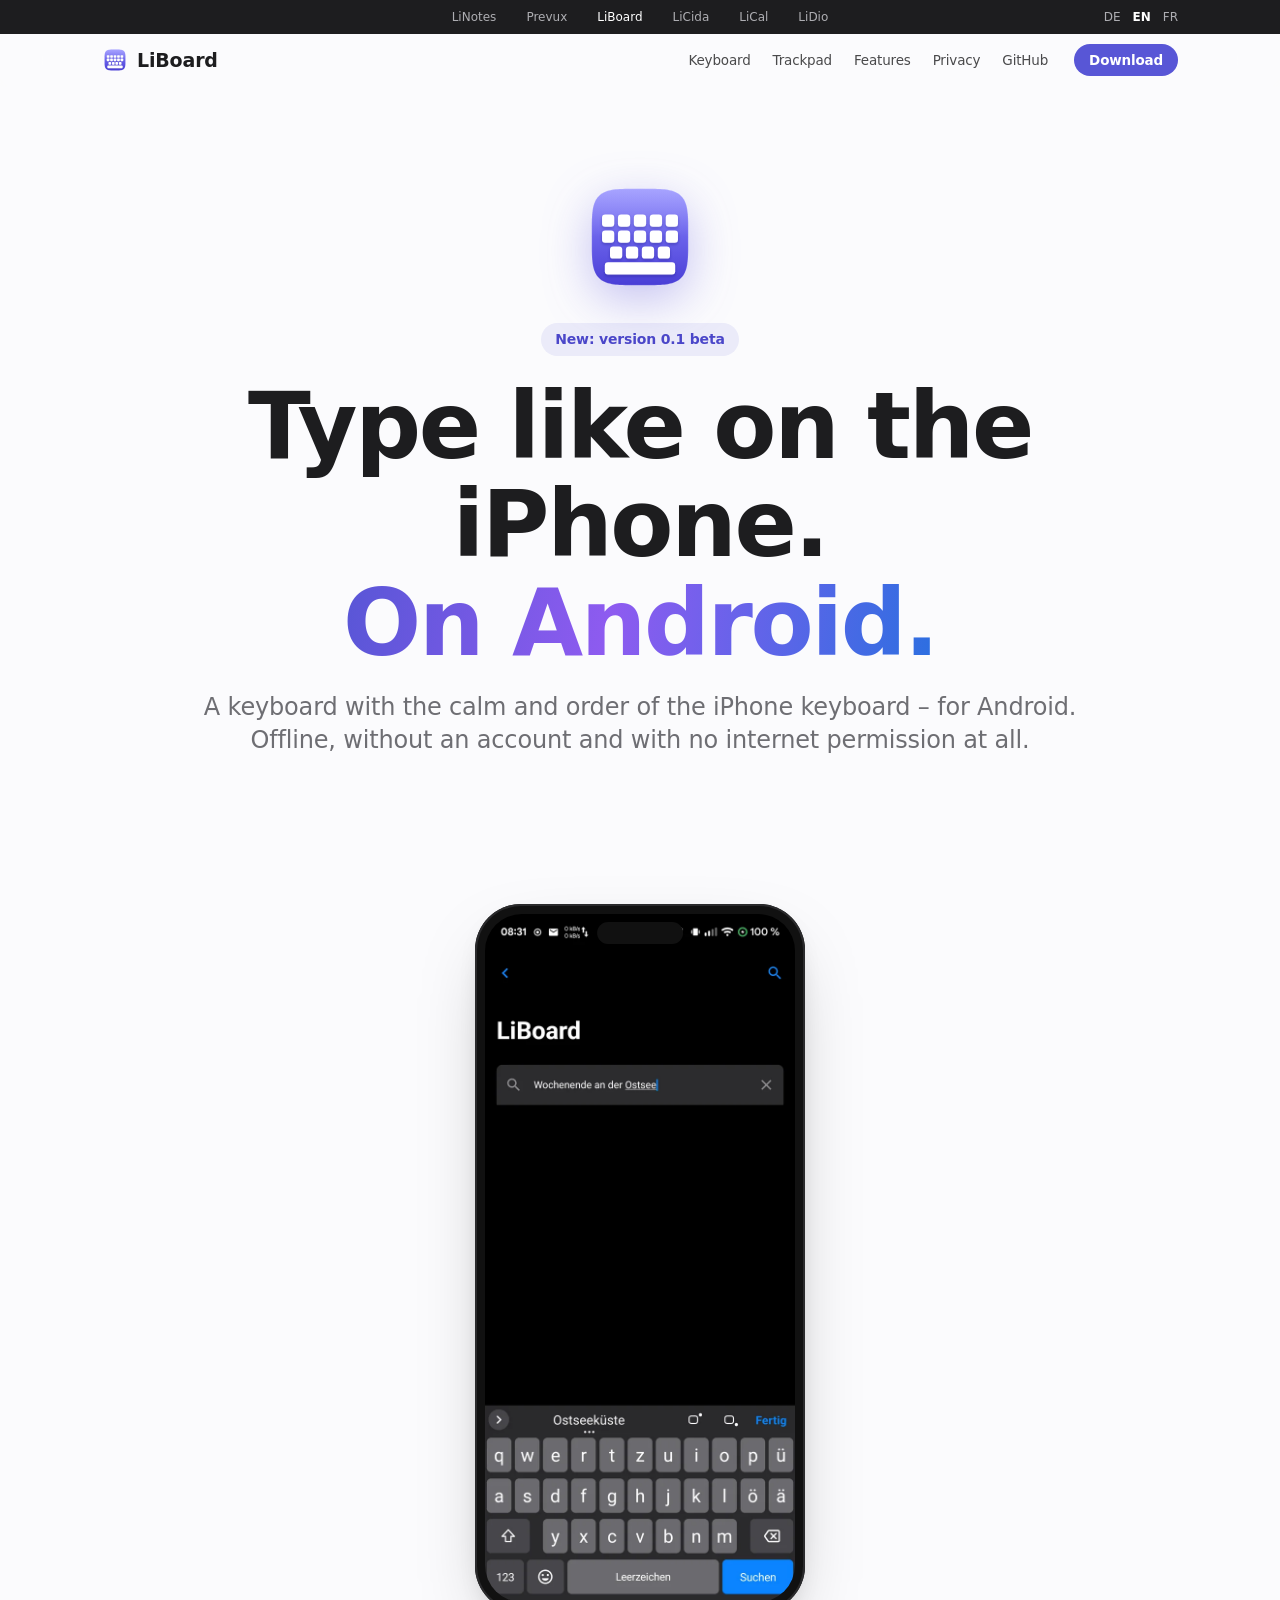
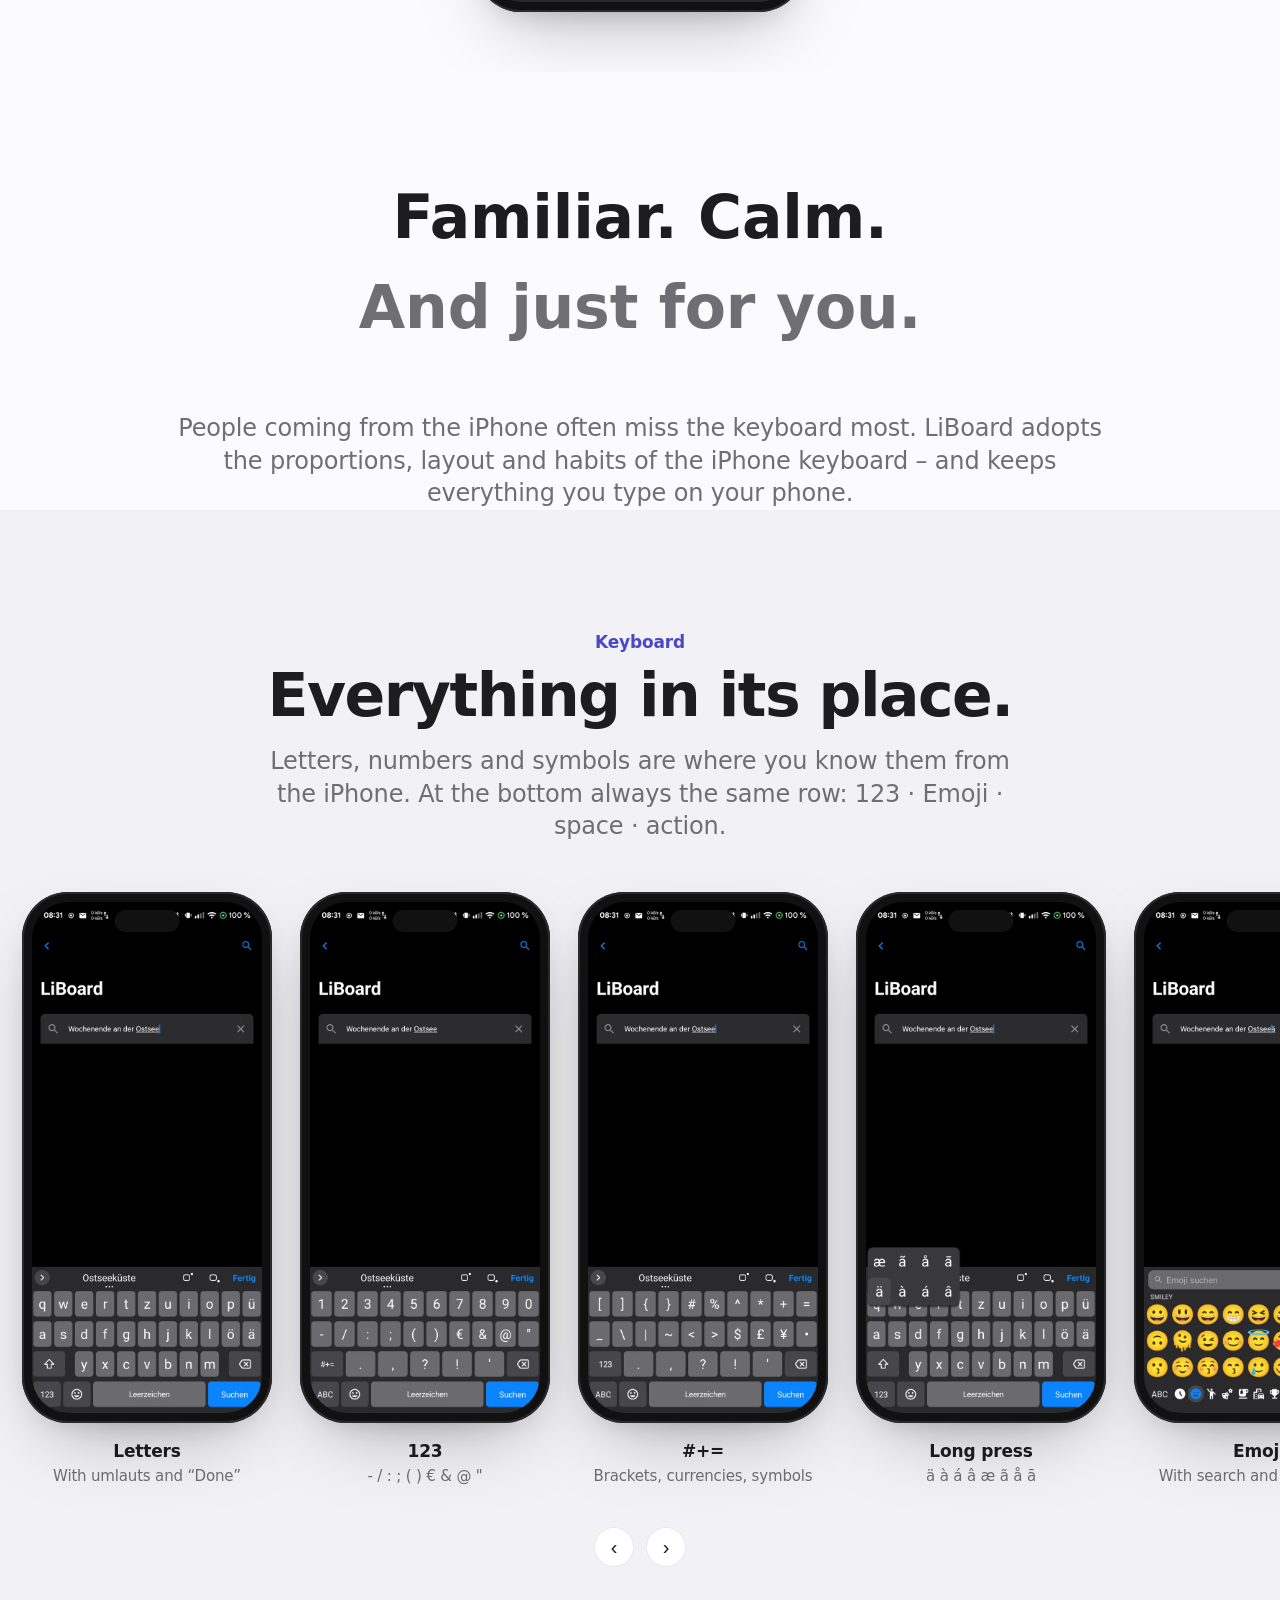
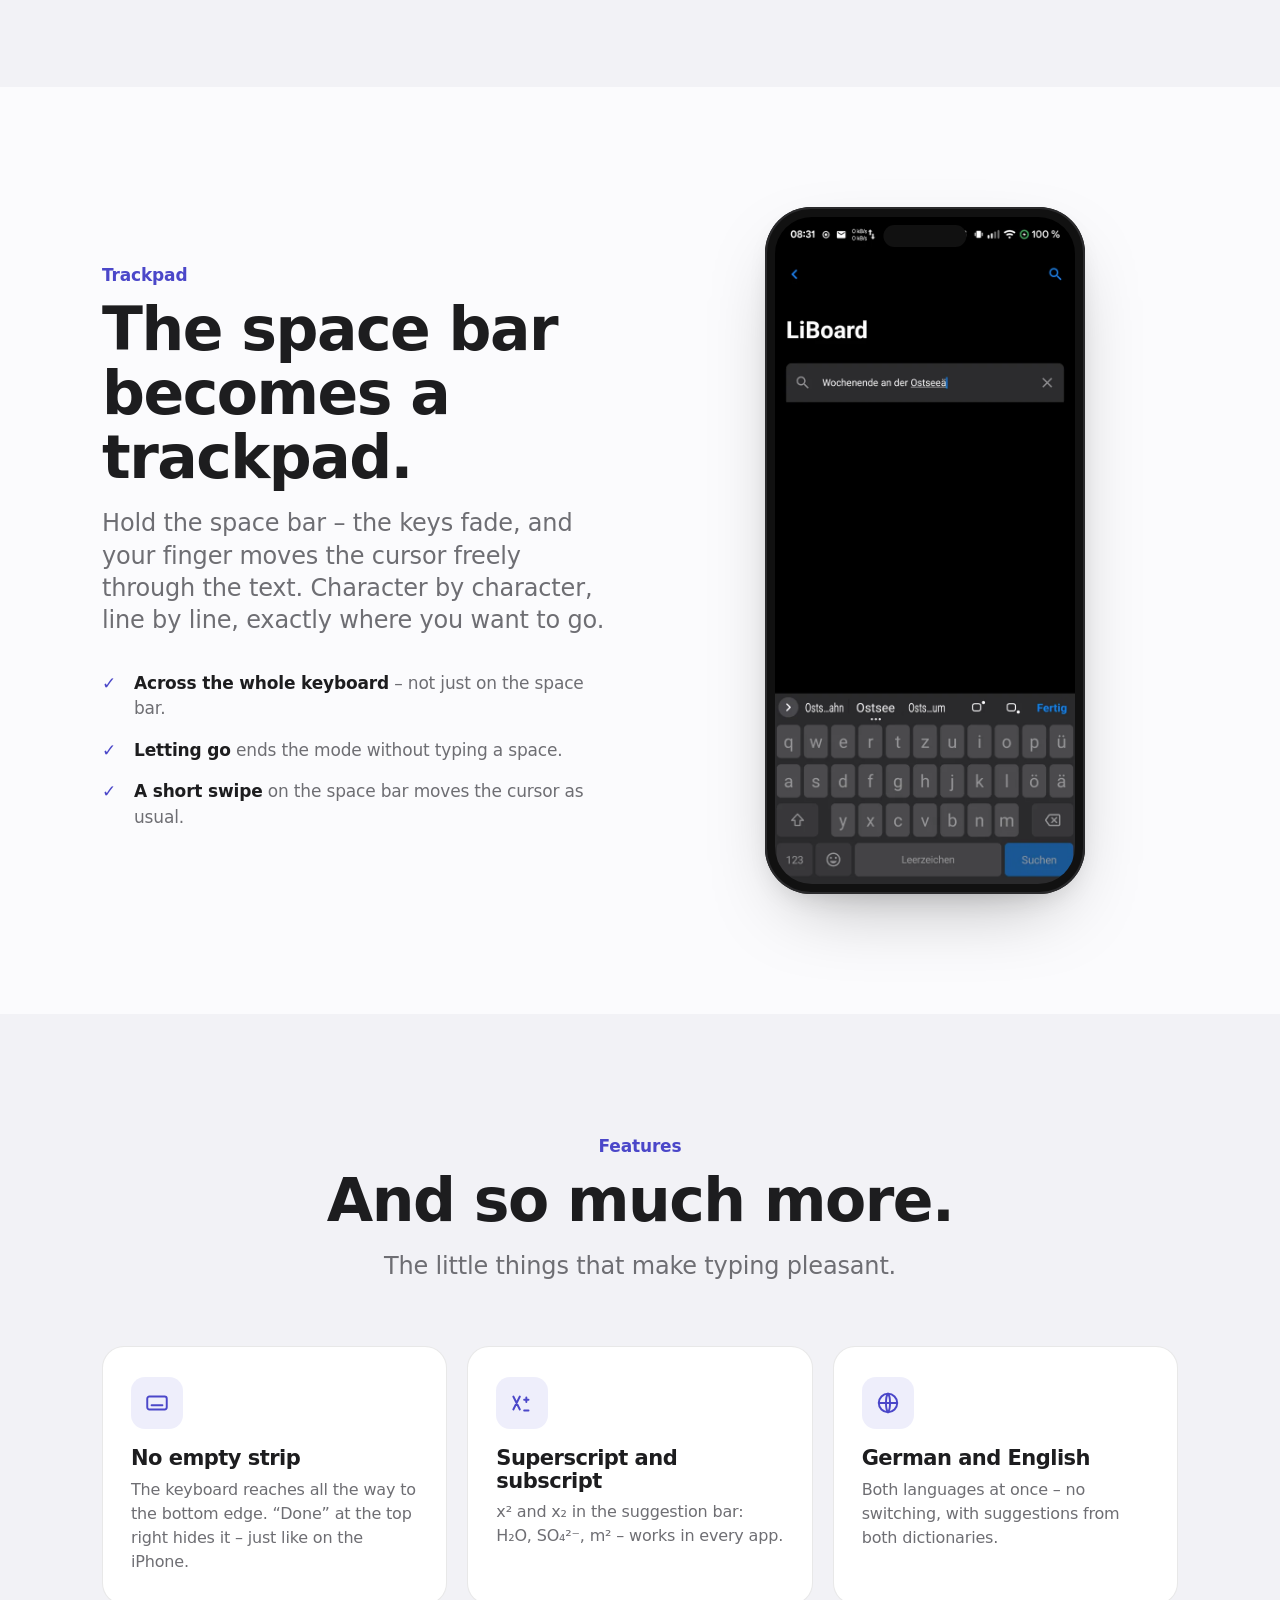
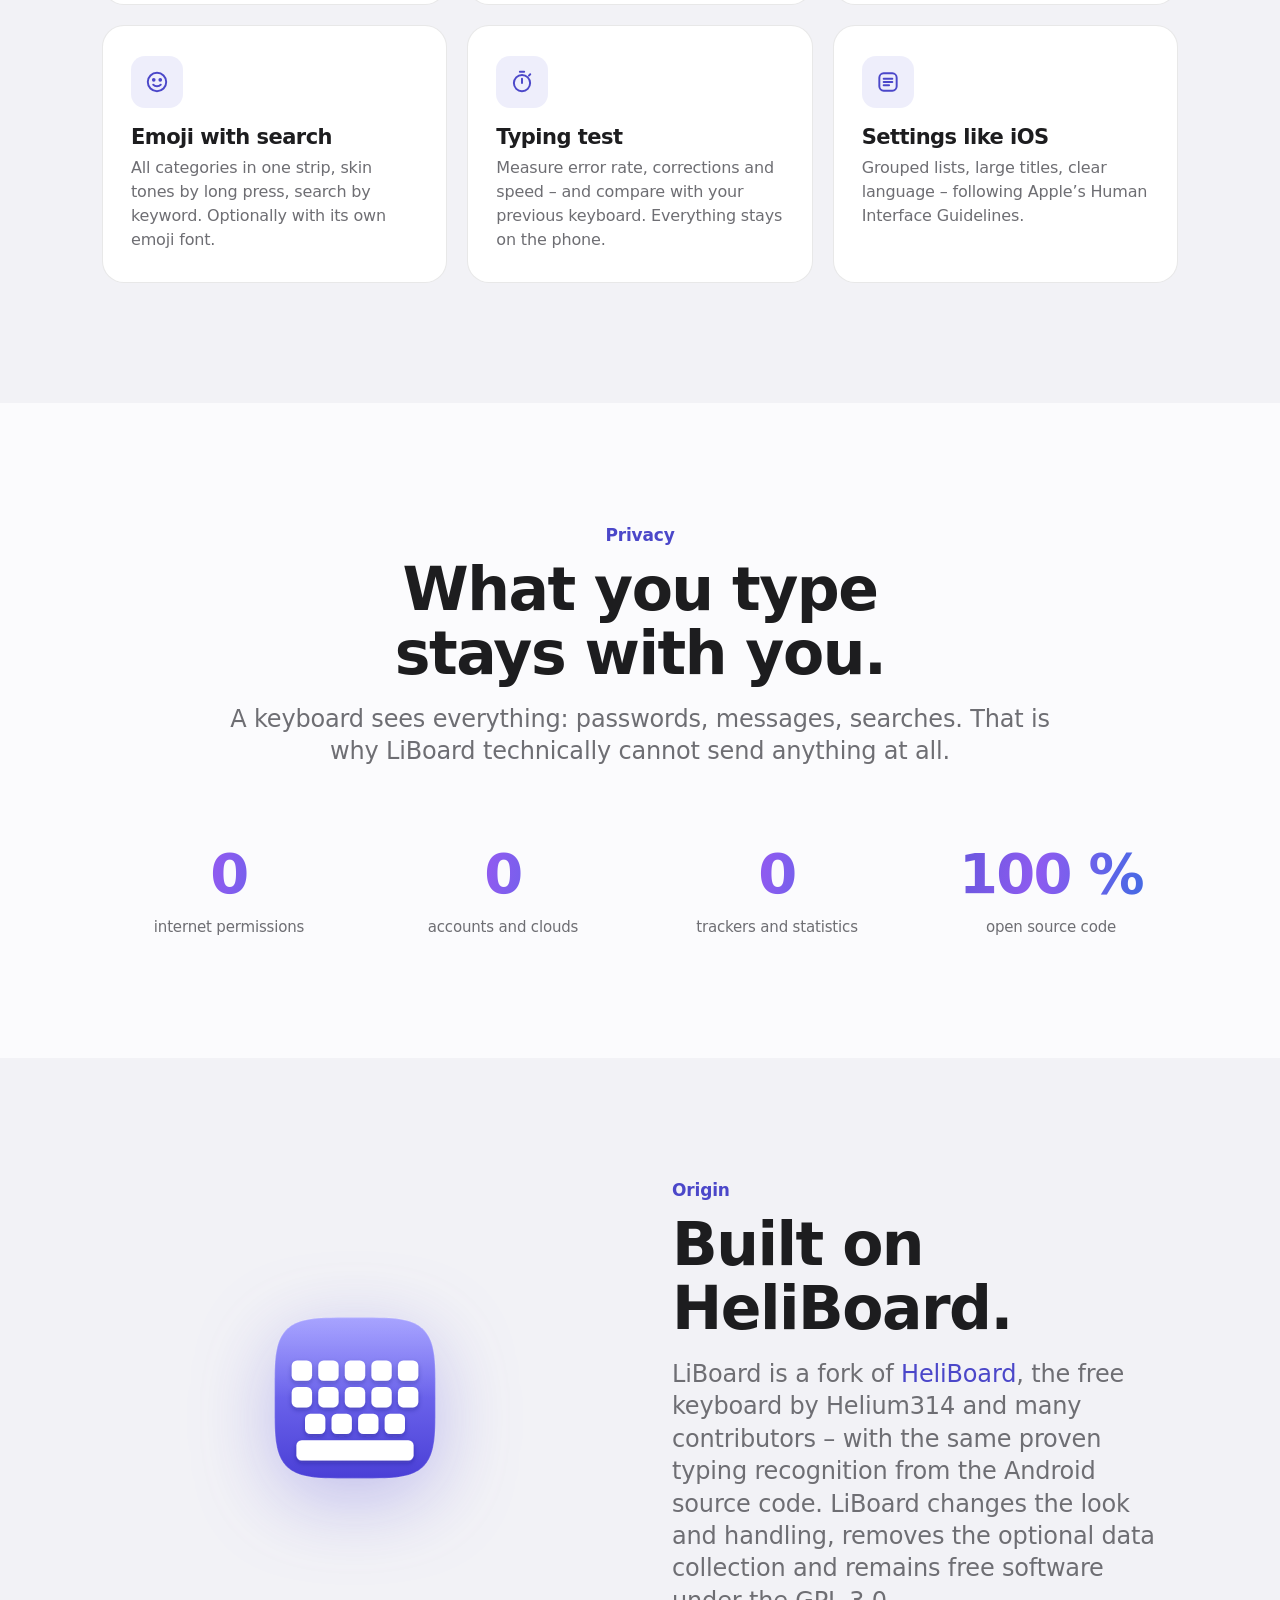
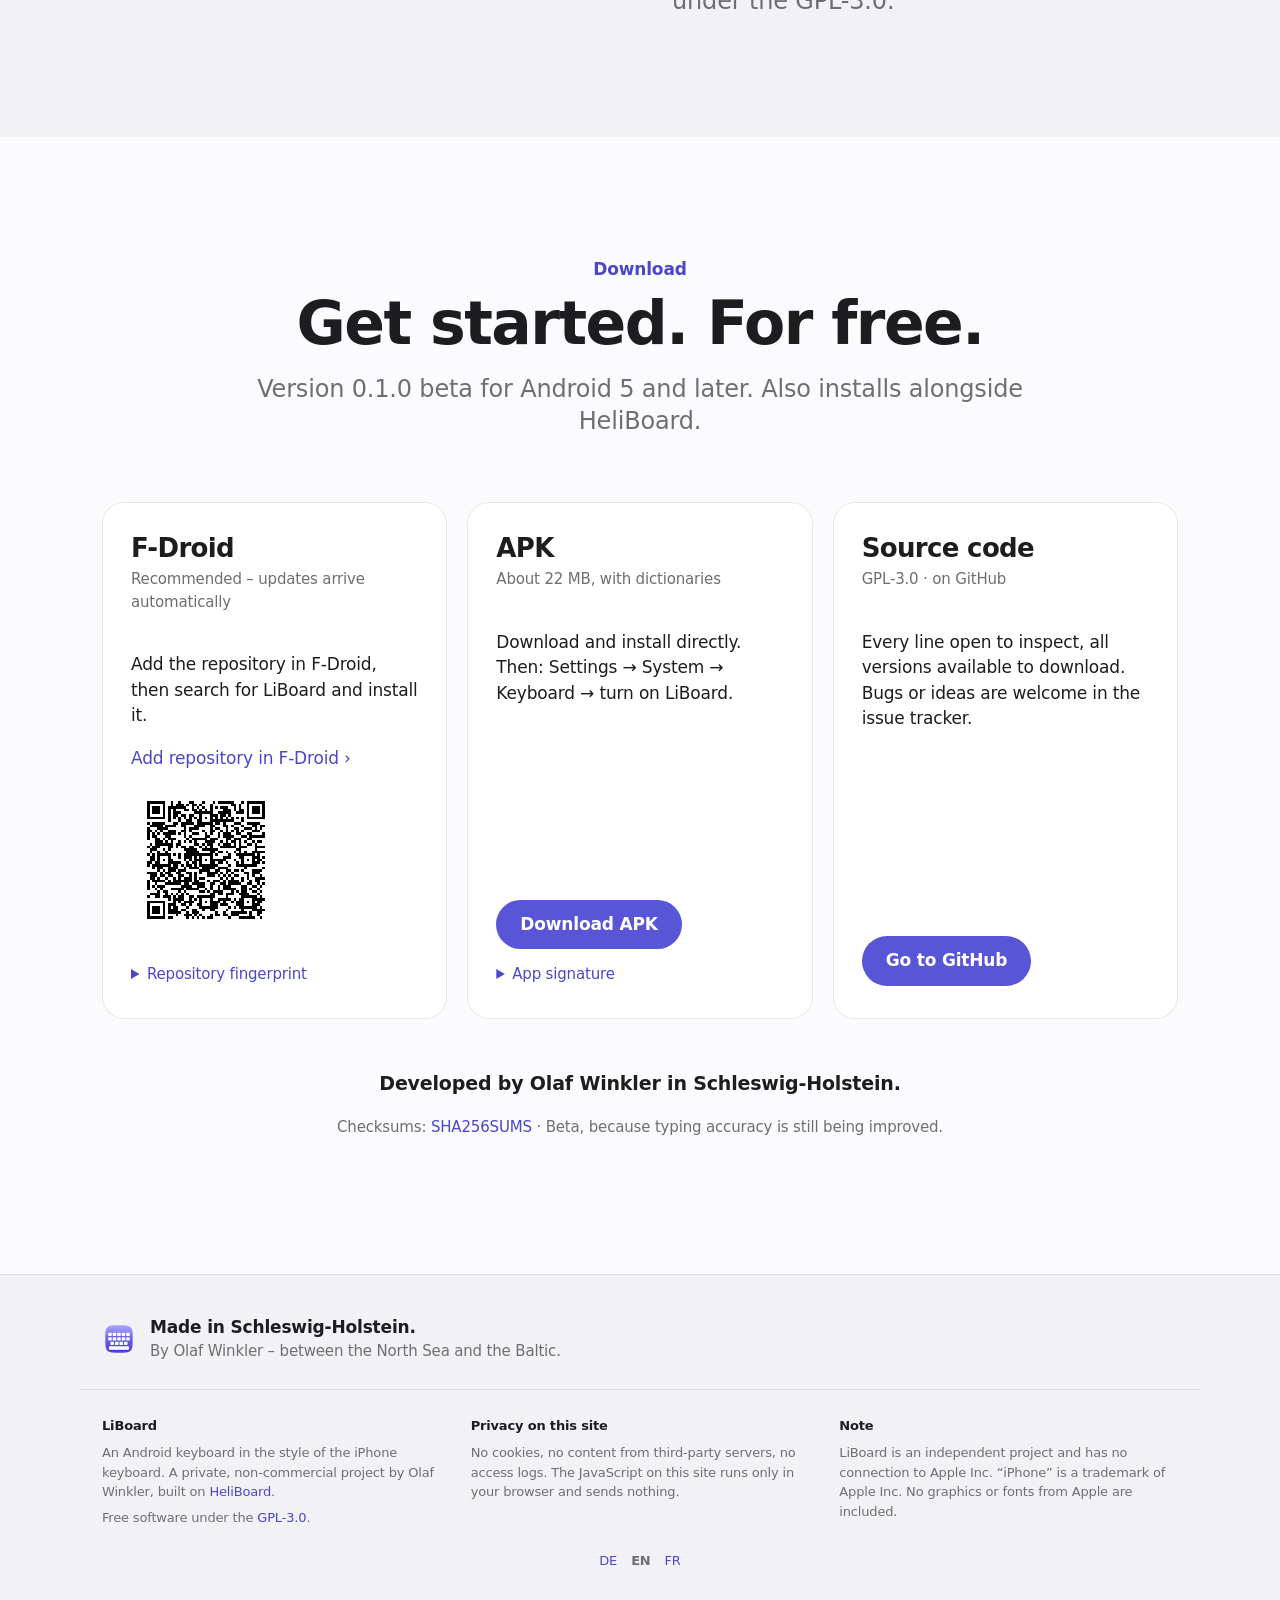
==== homepage/en/index.html @ 67bf3cf4 "Webseite auf Englisch und Französisch: en/ und fr/ aus Katalog homepage/locale (Werkzeug ~/Projekte/" ====
<!doctype html>
<html lang="en">
<head>
<meta charset="utf-8">
<meta name="viewport" content="width=device-width, initial-scale=1, viewport-fit=cover">
<title>LiBoard – Type like on the iPhone. On Android.</title>
<meta name="description" content="LiBoard is an Android keyboard in the style of the iPhone keyboard: calm keys, many variants, the space bar as a trackpad – offline, without an account and without internet permission. Built on HeliBoard.">
<link rel="icon" href="../liboard.svg" type="image/svg+xml">
<link rel="stylesheet" href="../site.css">
<!--lang--><link rel="alternate" hreflang="de" href="https://lisoft.goip.de/liboard/"><link rel="alternate" hreflang="en" href="https://lisoft.goip.de/liboard/en/"><link rel="alternate" hreflang="fr" href="https://lisoft.goip.de/liboard/fr/">
<style>
.apps .wrap { position: relative; }
.lang-switch { position: absolute; right: 22px; display: flex; gap: 12px; }
.lang-switch a[aria-current], .lang-foot a[aria-current] { color: #fff; opacity: 1; font-weight: 600; }
.lang-foot { display: flex; gap: 14px; justify-content: center; padding-top: 18px; font-size: 13px; }
.lang-foot a[aria-current] { color: inherit; }
@media (max-width: 900px) { .lang-switch { display: none; } }
</style><!--/lang-->
</head>
<body>

<div class="apps">
  <div class="wrap">
    <a href="https://lisoft.goip.de/linotes/en/">LiNotes</a>
    <a href="https://lisoft.goip.de/prevux/en/">Prevux</a>
    <a href="https://lisoft.goip.de/liboard/en/" aria-current="page">LiBoard</a>
    <a href="https://lisoft.goip.de/licida/en/">LiCida</a>
    <a href="https://lisoft.goip.de/lical/en/">LiCal</a>
    <a href="https://lisoft.goip.de/lidio/en/">LiDio</a>
  <!--lang--><span class="lang-switch"><a href="../" hreflang="de" lang="de">DE</a><a href="./" hreflang="en" lang="en" aria-current="true">EN</a><a href="../fr/" hreflang="fr" lang="fr">FR</a></span><!--/lang-->
  </div>
</div>

<header class="nav">
  <div class="wrap">
    <a class="brand" href="#"><img src="../liboard.svg" alt="">LiBoard</a>
    <nav class="links">
      <a href="#tastatur">Keyboard</a>
      <a href="#trackpad">Trackpad</a>
      <a href="#funktionen">Features</a>
      <a href="#datenschutz">Privacy</a>
      <a href="https://github.com/veritasX1/LiBoard">GitHub</a>
    </nav>
    <a class="btn small cta" href="#laden">Download</a>
  </div>
</header>

<main>

<!-- HERO -->
<section class="hero">
  <div class="wrap">
    <img class="app-icon reveal" src="../liboard.svg" alt="LiBoard icon" width="120" height="120">
    <span class="badge reveal">New: version 0.1 beta</span>
    <h1 class="display reveal d1">Type like on the iPhone.<br><span class="gradient-text">On Android.</span></h1>
    <p class="lead reveal d2">A keyboard with the calm and order of the iPhone keyboard – for Android.<br>Offline, without an account and with no internet permission at all.</p>
    <div class="actions reveal d3">
      <a class="btn" href="#laden">Download for free</a>
      <a class="btn ghost" href="#funktionen">All features</a>
    </div>
    <div class="solo-phone reveal">
      <div class="phone"><img src="../img/abc.webp" alt="LiBoard with letters, suggestion bar with “Done” and the bottom row 123 · Emoji · space · Search" width="640" height="1422"></div>
    </div>
  </div>
</section>

<section class="wrap center" style="padding-top: 40px; max-width: 1000px">
  <p class="headline reveal">Familiar. Calm.<br><span style="color: var(--muted)">And just for you.</span></p>
  <p class="lead reveal d1">People coming from the iPhone often miss the keyboard most. LiBoard adopts the proportions, layout and habits of the iPhone keyboard – and keeps everything you type on your phone.</p>
</section>

<!-- KEYBOARD PAGES -->
<section id="tastatur" class="alt">
  <div class="wrap section-head reveal" style="margin-bottom: 30px">
    <p class="eyebrow">Keyboard</p>
    <h2 class="headline">Everything in its place.</h2>
    <p class="lead">Letters, numbers and symbols are where you know them from the iPhone. At the bottom always the same row: 123 · Emoji · space · action.</p>
  </div>
  <div class="carousel" id="pages">
    <figure><div class="phone"><img src="../img/abc.webp" alt="" loading="lazy"></div><figcaption>Letters<span>With umlauts and “Done”</span></figcaption></figure>
    <figure><div class="phone"><img src="../img/num.webp" alt="" loading="lazy"></div><figcaption>123<span>- / : ; ( ) € &amp; @ "</span></figcaption></figure>
    <figure><div class="phone"><img src="../img/sym.webp" alt="" loading="lazy"></div><figcaption>#+=<span>Brackets, currencies, symbols</span></figcaption></figure>
    <figure><div class="phone"><img src="../img/popup_a.webp" alt="" loading="lazy"></div><figcaption>Long press<span>ä à á â æ ã å ā</span></figcaption></figure>
    <figure><div class="phone"><img src="../img/emoji.webp" alt="" loading="lazy"></div><figcaption>Emoji<span>With search and categories</span></figcaption></figure>
    <figure><div class="phone"><img src="../img/settings.webp" alt="" loading="lazy"></div><figcaption>Settings<span>Following Apple’s guidelines</span></figcaption></figure>
  </div>
  <div class="carousel-nav" data-track="#pages"><button data-dir="-1" aria-label="Back">‹</button><button data-dir="1" aria-label="Next">›</button></div>
</section>

<!-- TRACKPAD -->
<section id="trackpad">
  <div class="wrap">
    <div class="split">
      <div class="reveal">
        <p class="eyebrow">Trackpad</p>
        <h2 class="headline">The space bar<br>becomes a trackpad.</h2>
        <p class="lead">Hold the space bar – the keys fade, and your finger moves the cursor freely through the text. Character by character, line by line, exactly where you want to go.</p>
        <ul class="checks">
          <li><b>Across the whole keyboard</b> – not just on the space bar.</li>
          <li><b>Letting go</b> ends the mode without typing a space.</li>
          <li><b>A short swipe</b> on the space bar moves the cursor as usual.</li>
        </ul>
      </div>
      <div class="reveal d1" style="max-width: 320px; margin: 0 auto">
        <div class="phone"><img src="../img/trackpad.webp" alt="Trackpad mode: the keys are faded, the cursor is moved with the finger" loading="lazy"></div>
      </div>
    </div>
  </div>
</section>

<!-- TILES -->
<section id="funktionen" class="alt">
  <div class="wrap">
    <div class="section-head reveal">
      <p class="eyebrow">Features</p>
      <h2 class="headline">And so much more.</h2>
      <p class="lead">The little things that make typing pleasant.</p>
    </div>
    <div class="tiles">
      <div class="tile reveal"><div class="icon"><svg viewBox="0 0 24 24" fill="none" stroke="currentColor" stroke-width="1.8" stroke-linecap="round" stroke-linejoin="round"><rect x="3" y="6" width="18" height="12" rx="2"/><path d="M7 14h10"/></svg></div><h3>No empty strip</h3><p>The keyboard reaches all the way to the bottom edge. “Done” at the top right hides it – just like on the iPhone.</p></div>
      <div class="tile reveal d1"><div class="icon"><svg viewBox="0 0 24 24" fill="none" stroke="currentColor" stroke-width="1.8" stroke-linecap="round" stroke-linejoin="round"><path d="M4 18l6-12M10 18L4 6M14 9h4M16 7v4M14 19h4"/></svg></div><h3>Superscript and subscript</h3><p>x² and x₂ in the suggestion bar: H₂O, SO₄²⁻, m² – works in every app.</p></div>
      <div class="tile reveal d2"><div class="icon"><svg viewBox="0 0 24 24" fill="none" stroke="currentColor" stroke-width="1.8" stroke-linecap="round" stroke-linejoin="round"><circle cx="12" cy="12" r="8.5"/><path d="M3.5 12h17M12 3.5c2.5 2.6 2.5 14.4 0 17M12 3.5c-2.5 2.6-2.5 14.4 0 17"/></svg></div><h3>German and English</h3><p>Both languages at once – no switching, with suggestions from both dictionaries.</p></div>
      <div class="tile reveal"><div class="icon"><svg viewBox="0 0 24 24" fill="none" stroke="currentColor" stroke-width="1.8" stroke-linecap="round" stroke-linejoin="round"><circle cx="12" cy="12" r="8.5"/><path d="M8.5 14.5c1.8 2 5.2 2 7 0"/><circle cx="9" cy="10" r=".8" fill="currentColor"/><circle cx="15" cy="10" r=".8" fill="currentColor"/></svg></div><h3>Emoji with search</h3><p>All categories in one strip, skin tones by long press, search by keyword. Optionally with its own emoji font.</p></div>
      <div class="tile reveal d1"><div class="icon"><svg viewBox="0 0 24 24" fill="none" stroke="currentColor" stroke-width="1.8" stroke-linecap="round" stroke-linejoin="round"><circle cx="12" cy="13" r="7.5"/><path d="M12 13V9M10 2.5h4M18.4 6.1l1.2-1.2"/></svg></div><h3>Typing test</h3><p>Measure error rate, corrections and speed – and compare with your previous keyboard. Everything stays on the phone.</p></div>
      <div class="tile reveal d2"><div class="icon"><svg viewBox="0 0 24 24" fill="none" stroke="currentColor" stroke-width="1.8" stroke-linecap="round" stroke-linejoin="round"><rect x="4" y="4" width="16" height="16" rx="4"/><path d="M8 9h8M8 12h8M8 15h5"/></svg></div><h3>Settings like iOS</h3><p>Grouped lists, large titles, clear language – following Apple’s Human Interface Guidelines.</p></div>
    </div>
  </div>
</section>

<!-- PRIVACY -->
<section id="datenschutz">
  <div class="wrap">
    <div class="section-head reveal">
      <p class="eyebrow">Privacy</p>
      <h2 class="headline">What you type<br>stays with you.</h2>
      <p class="lead">A keyboard sees everything: passwords, messages, searches. That is why LiBoard technically cannot send anything at all.</p>
    </div>
    <div class="facts">
      <div class="reveal"><div class="num gradient-text">0</div><div class="lbl">internet permissions</div></div>
      <div class="reveal d1"><div class="num gradient-text">0</div><div class="lbl">accounts and clouds</div></div>
      <div class="reveal d2"><div class="num gradient-text">0</div><div class="lbl">trackers and statistics</div></div>
      <div class="reveal d3"><div class="num gradient-text">100 %</div><div class="lbl">open source code</div></div>
    </div>
  </div>
</section>

<!-- ORIGIN -->
<section class="alt">
  <div class="wrap">
    <div class="split reverse">
      <div class="reveal">
        <p class="eyebrow">Origin</p>
        <h2 class="headline">Built on<br>HeliBoard.</h2>
        <p class="lead">LiBoard is a fork of <a href="https://github.com/HeliBorg/HeliBoard">HeliBoard</a>, the free keyboard by Helium314 and many contributors – with the same proven typing recognition from the Android source code. LiBoard changes the look and handling, removes the optional data collection and remains free software under the GPL-3.0.</p>
      </div>
      <div class="reveal d1 center"><img src="../liboard.svg" alt="" width="200" height="200" style="margin: 0 auto; filter: drop-shadow(0 20px 40px rgba(74,63,214,.3))"></div>
    </div>
  </div>
</section>

<!-- DOWNLOAD -->
<section id="laden">
  <div class="wrap">
    <div class="section-head reveal">
      <p class="eyebrow">Download</p>
      <h2 class="headline">Get started. For free.</h2>
      <p class="lead">Version 0.1.0 beta for Android 5 and later. Also installs alongside HeliBoard.</p>
    </div>
    <div class="downloads">
      <div class="download reveal">
        <h3>F-Droid</h3>
        <div class="meta">Recommended – updates arrive automatically</div>
        <div class="grow">
          <p>Add the repository in F-Droid, then search for LiBoard and install it.</p>
          <a href="fdroidrepos://volkskamera.goip.de/fdroid/repo?fingerprint=8DA9DEF44C65856A1B098DB7BF876D48514997EF17C7256E23E91EAC6C486500">Add repository in F-Droid ›</a>
          <img class="qr" src="../fdroid-qr.svg" alt="QR code of the F-Droid repository">
        </div>
        <details><summary>Repository fingerprint</summary>
          <p><code style="word-break: break-all">8DA9DEF44C65856A1B098DB7BF876D48514997EF17C7256E23E91EAC6C486500</code></p>
        </details>
      </div>
      <div class="download reveal d1">
        <h3>APK</h3>
        <div class="meta">About 22 MB, with dictionaries</div>
        <div class="grow">
          <p>Download and install directly. Then: Settings → System → Keyboard → turn on LiBoard.</p>
        </div>
        <a class="btn" href="../download/LiBoard-0.1.0.apk">Download APK</a>
        <details><summary>App signature</summary>
          <p>SHA-256: <code style="word-break: break-all">fdf9c1947bb6b0b5d571ccac64b3bc1ae7ab3367a38dc0927f9d42bcdb1f946a</code></p>
        </details>
      </div>
      <div class="download reveal d2">
        <h3>Source code</h3>
        <div class="meta">GPL-3.0 · on GitHub</div>
        <div class="grow">
          <p>Every line open to inspect, all versions available to download. Bugs or ideas are welcome in the issue tracker.</p>
        </div>
        <a class="btn" href="https://github.com/veritasX1/LiBoard">Go to GitHub</a>
      </div>
    </div>
    <p class="center reveal" style="margin-top: 50px; font-size: 19px; font-weight: 600">Developed by Olaf Winkler in Schleswig-Holstein.</p>
    <p class="center" style="margin-top: 10px; color: var(--muted); font-size: 15px">Checksums: <a href="../download/SHA256SUMS">SHA256SUMS</a> · Beta, because typing accuracy is still being improved.</p>
  </div>
</section>

</main>

<footer>
  <div class="wrap made">
    <img src="../liboard.svg" alt="" width="34" height="34">
    <p><b>Made in Schleswig-Holstein.</b><br>By Olaf Winkler – between the North Sea and the Baltic.</p>
  </div>
  <div class="wrap cols">
    <div>
      <h4>LiBoard</h4>
      <p>An Android keyboard in the style of the iPhone keyboard. A private, non-commercial project by Olaf Winkler, built on <a href="https://github.com/HeliBorg/HeliBoard">HeliBoard</a>.</p>
      <p>Free software under the <a href="https://github.com/veritasX1/LiBoard/blob/main/LICENSE">GPL-3.0</a>.</p>
    </div>
    <div>
      <h4>Privacy on this site</h4>
      <p>No cookies, no content from third-party servers, no access logs. The JavaScript on this site runs only in your browser and sends nothing.</p>
    </div>
    <div>
      <h4>Note</h4>
      <p>LiBoard is an independent project and has no connection to Apple Inc. “iPhone” is a trademark of Apple Inc. No graphics or fonts from Apple are included.</p>
    </div>
  </div>
<!--lang--><div class="wrap lang-foot"><a href="../" hreflang="de" lang="de">DE</a><a href="./" hreflang="en" lang="en" aria-current="true">EN</a><a href="../fr/" hreflang="fr" lang="fr">FR</a></div><!--/lang-->
</footer>

<script src="../site.js"></script>
</body>
</html>
---- homepage/site.css ----
/* LiBoard – website. System fonts only, nothing loaded from other servers. */
:root {
  --bg: #fbfbfd;
  --bg-alt: #f2f2f6;
  --card: #ffffff;
  --text: #1d1d1f;
  --muted: #6e6e73;
  --line: rgba(0, 0, 0, 0.09);
  --accent: #5856d6;
  --accent-text: #4b47c9;
  --accent-soft: rgba(88, 86, 214, 0.1);
  --on-accent: #ffffff;
  --shadow: 0 30px 80px -30px rgba(0, 0, 0, 0.35), 0 10px 30px -15px rgba(0, 0, 0, 0.2);
  --radius: 22px;
  --nav: rgba(251, 251, 253, 0.72);
  --font: -apple-system, BlinkMacSystemFont, "SF Pro Display", "Segoe UI", Ubuntu, Cantarell, "Noto Sans", system-ui, sans-serif;
  --mono: ui-monospace, "SF Mono", "Ubuntu Mono", "DejaVu Sans Mono", Menlo, monospace;
  color-scheme: light;
}
@media (prefers-color-scheme: dark) {
  :root {
    --bg: #000000;
    --bg-alt: #101012;
    --card: #1c1c1e;
    --text: #f5f5f7;
    --muted: #a1a1a6;
    --line: rgba(255, 255, 255, 0.12);
    --accent: #6e6bff;
    --accent-text: #9d9bff;
    --accent-soft: rgba(125, 122, 255, 0.16);
    --shadow: 0 30px 80px -30px rgba(0, 0, 0, 0.9), 0 10px 30px -15px rgba(0, 0, 0, 0.6);
    --nav: rgba(16, 16, 18, 0.72);
    color-scheme: dark;
  }
}

* { box-sizing: border-box; }
html { scroll-behavior: smooth; scroll-padding-top: 64px; }
body {
  margin: 0;
  background: var(--bg);
  color: var(--text);
  font: 17px/1.5 var(--font);
  letter-spacing: -0.01em;
  -webkit-font-smoothing: antialiased;
  overflow-x: hidden;
}
img { max-width: 100%; height: auto; display: block; }
a { color: var(--accent-text); text-decoration: none; }
a:hover { text-decoration: underline; }
code, pre, kbd { font-family: var(--mono); }
.wrap { max-width: 1120px; margin: 0 auto; padding: 0 22px; }
.narrow { max-width: 760px; margin: 0 auto; padding: 0 22px; }
.center { text-align: center; }

/* --- app strip (same on every app page) --- */
.apps { background: #1d1d1f; font-size: 12px; letter-spacing: 0; }
.apps .wrap { display: flex; justify-content: center; gap: 30px; height: 34px; align-items: center; }
.apps a { color: #d2d2d7; opacity: 0.8; }
.apps a:hover { opacity: 1; text-decoration: none; color: #fff; }
.apps a[aria-current] { color: #fff; opacity: 1; }

/* --- navigation --- */
.nav {
  position: sticky; top: 0; z-index: 50;
  background: var(--nav);
  backdrop-filter: saturate(180%) blur(20px);
  -webkit-backdrop-filter: saturate(180%) blur(20px);
  border-bottom: 1px solid transparent;
  transition: border-color 0.3s;
}
.nav.scrolled { border-bottom-color: var(--line); }
.nav .wrap { display: flex; align-items: center; gap: 26px; height: 52px; }
.nav .brand { display: flex; align-items: center; gap: 9px; font-weight: 600; color: var(--text); font-size: 19px; }
.nav .brand img { width: 26px; height: 26px; }
.nav .links { display: flex; gap: 22px; margin-left: auto; font-size: 13.5px; }
.nav .links a { color: var(--text); opacity: 0.8; }
.nav .links a:hover, .nav .links a.active { opacity: 1; text-decoration: none; color: var(--accent-text); }
.nav .cta { font-size: 13.5px; }
@media (max-width: 760px) { .nav .links { display: none; } .nav .cta { margin-left: auto; } }

/* --- buttons --- */
.btn {
  display: inline-flex; align-items: center; gap: 8px;
  padding: 12px 24px; border-radius: 980px;
  background: var(--accent); color: var(--on-accent); font-weight: 600; font-size: 17px;
  transition: transform 0.2s, filter 0.2s;
}
.btn:hover { text-decoration: none; filter: brightness(1.06); transform: translateY(-1px); }
.btn.small { padding: 6px 15px; font-size: 13.5px; }
.btn.ghost { background: transparent; color: var(--accent-text); box-shadow: inset 0 0 0 1.5px var(--accent); }
.link-arrow::after { content: " ›"; }

/* --- type --- */
.eyebrow { color: var(--accent-text); font-weight: 600; font-size: 17px; margin: 0 0 8px; }
h1, h2, h3 { letter-spacing: -0.025em; line-height: 1.07; margin: 0; }
.display { font-size: clamp(44px, 7.4vw, 92px); font-weight: 700; }
.headline { font-size: clamp(34px, 5vw, 60px); font-weight: 700; }
.title { font-size: clamp(26px, 3.2vw, 40px); font-weight: 700; }
.lead { font-size: clamp(19px, 2vw, 24px); color: var(--muted); line-height: 1.35; margin: 18px 0 0; font-weight: 500; }
.gradient-text {
  background: linear-gradient(100deg, #5856d6 0%, #8e5bf0 45%, #2b6fe0 100%);
  -webkit-background-clip: text; background-clip: text; color: transparent;
}

/* --- sections --- */
section { padding: 120px 0; }
section.alt { background: var(--bg-alt); }
.section-head { max-width: 820px; margin: 0 auto 64px; text-align: center; }

/* --- hero --- */
.hero { padding: 90px 0 40px; text-align: center; overflow: hidden; }
.hero .badge {
  display: inline-block; padding: 6px 14px; border-radius: 980px; font-size: 14px; font-weight: 600;
  background: var(--accent-soft); color: var(--accent-text); margin-bottom: 22px;
}
.hero .actions { display: flex; gap: 14px; justify-content: center; flex-wrap: wrap; margin-top: 34px; }
.hero-stage { position: relative; margin: 70px auto 0; max-width: 1080px; padding-bottom: 40px; }
.hero-stage .window { transform: perspective(2400px) rotateX(var(--tilt, 8deg)) scale(var(--scale, 0.96)); transform-origin: 50% 0; transition: transform 0.1s linear; }
.hero-stage .phone { position: absolute; right: -2%; bottom: -10px; width: 23%; min-width: 150px; }

/* --- device frames --- */
.window {
  border-radius: 14px; overflow: hidden; box-shadow: var(--shadow);
  border: 1px solid var(--line); background: var(--card);
}
.phone {
  border-radius: 46px; padding: 10px; background: #111;
  box-shadow: var(--shadow), inset 0 0 0 2px #2a2a2c;
}
.phone img { border-radius: 37px; width: 100%; }
.phone::before {
  content: ""; position: absolute; left: 50%; top: 18px; width: 26%; height: 22px; transform: translateX(-50%);
  background: #111; border-radius: 20px; z-index: 2;
}
.phone { position: relative; }

/* --- reveal animation --- */
.reveal { opacity: 0; transform: translateY(40px); transition: opacity 0.9s cubic-bezier(.2,.7,.2,1), transform 0.9s cubic-bezier(.2,.7,.2,1); }
.reveal.in { opacity: 1; transform: none; }
.reveal.d1 { transition-delay: 0.08s; } .reveal.d2 { transition-delay: 0.16s; } .reveal.d3 { transition-delay: 0.24s; }
@media (prefers-reduced-motion: reduce) { .reveal { opacity: 1; transform: none; transition: none; } .hero-stage .window { transform: none !important; } }

/* --- story: sticky picture, text steps --- */
.story { display: grid; grid-template-columns: 0.85fr 1.15fr; gap: 60px; align-items: start; }
.story .steps .step { min-height: 70vh; display: flex; flex-direction: column; justify-content: center; opacity: 0.28; transition: opacity 0.5s; }
.story .steps .step.active { opacity: 1; }
.story .steps .step h3 { font-size: clamp(26px, 3vw, 36px); margin-bottom: 14px; }
.story .steps .step p { color: var(--muted); font-size: 19px; margin: 0; }
.story .stage { position: sticky; top: 14vh; height: 72vh; display: flex; align-items: center; }
.story .stage .frames { position: relative; width: 100%; aspect-ratio: 16 / 10; }
.story .stage .window { position: absolute; inset: 0; opacity: 0; transform: scale(0.97); transition: opacity 0.6s, transform 0.6s; }
.story .stage .window.show { opacity: 1; transform: none; }
.story .stage .window img { width: 100%; height: 100%; object-fit: cover; object-position: top left; }
@media (max-width: 900px) {
  .story { grid-template-columns: 1fr; }
  .story .stage { display: none; }
  .story .steps .step { min-height: 0; opacity: 1; padding: 30px 0; }
  .story .steps .step .mobile-shot { display: block; margin-top: 22px; }
}
.story .mobile-shot { display: none; }

/* --- tiles --- */
.tiles { display: grid; grid-template-columns: repeat(3, 1fr); gap: 20px; }
.tile {
  background: var(--card); border-radius: var(--radius); padding: 30px 28px; border: 1px solid var(--line);
  transition: transform 0.35s, box-shadow 0.35s;
}
.tile:hover { transform: translateY(-4px); box-shadow: var(--shadow); }
.tile .icon { font-size: 30px; line-height: 1; margin-bottom: 18px; display: inline-flex; width: 52px; height: 52px; border-radius: 14px; align-items: center; justify-content: center; background: var(--accent-soft); }
.tile h3 { font-size: 21px; margin-bottom: 8px; }
.tile p { color: var(--muted); margin: 0; font-size: 16px; }
.tile.wide { grid-column: span 2; }
@media (max-width: 900px) { .tiles { grid-template-columns: 1fr 1fr; } }
@media (max-width: 600px) { .tiles { grid-template-columns: 1fr; } .tile.wide { grid-column: auto; } }

/* --- segmented control + showcase --- */
.segmented { display: inline-flex; padding: 4px; border-radius: 980px; background: var(--card); border: 1px solid var(--line); gap: 2px; flex-wrap: wrap; justify-content: center; }
.segmented button {
  border: 0; background: transparent; color: var(--text); font: 600 15px var(--font); padding: 9px 18px; border-radius: 980px; cursor: pointer;
  transition: background 0.25s, color 0.25s;
}
.segmented button.on { background: var(--accent); color: var(--on-accent); }
.showcase { display: grid; grid-template-columns: 1fr 260px; gap: 40px; align-items: end; margin-top: 46px; }
.showcase .caption { grid-column: 1 / -1; text-align: center; color: var(--muted); font-size: 18px; min-height: 2.8em; }
.showcase .window, .showcase .phone { transition: opacity 0.35s; }
.showcase.fading .window, .showcase.fading .phone { opacity: 0; }
@media (max-width: 800px) { .showcase { grid-template-columns: 1fr; } .showcase .phone { width: 60%; margin: 0 auto; } }

/* --- carousel of phone screens --- */
.carousel { display: flex; gap: 28px; overflow-x: auto; scroll-snap-type: x mandatory; padding: 20px 22px 40px; scrollbar-width: none; }
.carousel::-webkit-scrollbar { display: none; }
.carousel figure { flex: 0 0 250px; margin: 0; scroll-snap-align: center; text-align: center; }
.carousel figcaption { margin-top: 16px; font-weight: 600; }
.carousel figcaption span { display: block; font-weight: 400; color: var(--muted); font-size: 15px; }
.carousel-nav { display: flex; justify-content: center; gap: 12px; }
.carousel-nav button {
  width: 40px; height: 40px; border-radius: 50%; border: 0; background: var(--card); color: var(--text); font-size: 20px; cursor: pointer;
  box-shadow: inset 0 0 0 1px var(--line);
}

/* --- split feature --- */
.split { display: grid; grid-template-columns: 1fr 1fr; gap: 64px; align-items: center; }
.split.reverse > :first-child { order: 2; }
.split ul.checks { list-style: none; padding: 0; margin: 26px 0 0; }
.split ul.checks li { padding: 8px 0 8px 32px; position: relative; color: var(--muted); }
.split ul.checks li b { color: var(--text); font-weight: 600; }
.split ul.checks li::before { content: "✓"; position: absolute; left: 0; color: var(--accent-text); font-weight: 700; }
@media (max-width: 900px) { .split { grid-template-columns: 1fr; gap: 40px; } .split.reverse > :first-child { order: 0; } }

/* --- privacy numbers --- */
.facts { display: grid; grid-template-columns: repeat(4, 1fr); gap: 20px; text-align: center; margin-top: 60px; }
.facts .num { font-size: clamp(36px, 4.4vw, 56px); font-weight: 700; letter-spacing: -0.03em; }
.facts .lbl { color: var(--muted); font-size: 15px; }
@media (max-width: 700px) { .facts { grid-template-columns: 1fr 1fr; } }

/* --- download cards --- */
.downloads { display: grid; grid-template-columns: repeat(3, 1fr); gap: 20px; }
.download { min-width: 0; background: var(--card); border: 1px solid var(--line); border-radius: var(--radius); padding: 32px 28px; display: flex; flex-direction: column; }
.download h3 { font-size: 26px; margin-bottom: 6px; }
.download .meta { color: var(--muted); font-size: 15px; margin-bottom: 22px; }
.download .grow { flex: 1; }
.download .btn { align-self: flex-start; margin-top: 18px; }
.download details { margin-top: 14px; color: var(--muted); font-size: 15px; }
.download details summary { cursor: pointer; color: var(--accent-text); }
.download .qr { width: 150px; margin: 14px 0; background: #fff; padding: 8px; border-radius: 12px; }
@media (max-width: 900px) { .downloads { grid-template-columns: 1fr; } }

/* --- code / terminal --- */
.terminal {
  position: relative; background: #1c1c1e; color: #f5f5f7; border-radius: 14px; overflow: hidden;
  box-shadow: var(--shadow); font: 14.5px/1.6 var(--mono); margin: 22px 0;
}
.terminal .bar { display: flex; gap: 7px; padding: 12px 14px; background: #2c2c2e; }
.terminal .bar i { width: 12px; height: 12px; border-radius: 50%; background: #ff5f57; }
.terminal .bar i:nth-child(2) { background: #febc2e; } .terminal .bar i:nth-child(3) { background: #28c840; }
.terminal .bar span { margin-left: 10px; color: #a1a1a6; font-size: 12.5px; font-family: var(--font); }
.terminal pre { margin: 0; padding: 18px 20px; overflow-x: auto; white-space: pre; }
.terminal .p { color: #9d9bff; } .terminal .ok { color: #30d158; } .terminal .dim { color: #8e8e93; } .terminal .b { font-weight: 700; color: #fff; }
.copy {
  position: absolute; right: 10px; top: 6px; border: 0; border-radius: 8px; padding: 4px 10px; font: 600 12.5px var(--font);
  background: rgba(255, 255, 255, 0.12); color: #fff; cursor: pointer;
}
.copy.done { background: #30d158; color: #000; }
code.inline { background: var(--accent-soft); padding: 1px 6px; border-radius: 6px; font-size: 0.92em; }
kbd { font-size: 0.85em; padding: 2px 7px; border-radius: 6px; border: 1px solid var(--line); background: var(--card); box-shadow: 0 1px 0 var(--line); }

/* --- docs pages (help, server) --- */
.docs { display: grid; grid-template-columns: 240px 1fr; gap: 56px; padding-top: 50px; padding-bottom: 100px; }
.docs nav.toc { position: sticky; top: 76px; align-self: start; max-height: calc(100vh - 100px); overflow-y: auto; font-size: 14.5px; }
.docs nav.toc .search { width: 100%; padding: 9px 12px; border-radius: 10px; border: 1px solid var(--line); background: var(--card); color: var(--text); font: 15px var(--font); margin-bottom: 16px; }
.docs nav.toc h4 { margin: 18px 0 6px; font-size: 12px; text-transform: uppercase; letter-spacing: 0.06em; color: var(--muted); }
.docs nav.toc a { display: block; padding: 5px 10px; border-radius: 8px; color: var(--text); opacity: 0.8; }
.docs nav.toc a:hover { background: var(--accent-soft); text-decoration: none; opacity: 1; }
.docs nav.toc a.active { background: var(--accent-soft); color: var(--accent-text); opacity: 1; font-weight: 600; }
.docs article h1 { font-size: clamp(38px, 5vw, 56px); margin-bottom: 14px; }
.docs article > .lead { margin-bottom: 40px; }
.docs article section { padding: 34px 0 30px; border-top: 1px solid var(--line); }
.docs article section:first-of-type { border-top: 0; }
.docs article h2 { font-size: 30px; margin-bottom: 14px; }
.docs article h3 { font-size: 20px; margin: 26px 0 8px; }
.docs article p, .docs article li { color: var(--muted); }
.docs article p b, .docs article li b { color: var(--text); }
.docs article ol, .docs article ul { padding-left: 22px; }
.docs article li { margin: 6px 0; }
.docs .shots { display: grid; grid-template-columns: 1fr 200px; gap: 26px; align-items: end; margin: 22px 0 8px; }
.docs .shots.single { grid-template-columns: 1fr; }
.docs .shots .phone { border-radius: 30px; padding: 6px; }
.docs .shots .phone img { border-radius: 25px; }
.docs .shots .phone::before { top: 11px; height: 14px; }
.docs .note { background: var(--accent-soft); border-radius: 14px; padding: 14px 18px; margin: 18px 0; color: var(--text); font-size: 16px; }
.docs .tag { display: inline-block; font-size: 12px; font-weight: 600; padding: 2px 8px; border-radius: 6px; background: var(--card); border: 1px solid var(--line); color: var(--muted); margin-right: 4px; vertical-align: 2px; }
.docs section.hidden { display: none; }
.docs .steps-list { counter-reset: step; list-style: none; padding: 0; }
.docs .steps-list > li { counter-increment: step; position: relative; padding: 4px 0 18px 54px; }
.docs .steps-list > li::before {
  content: counter(step); position: absolute; left: 0; top: 0; width: 36px; height: 36px; border-radius: 50%;
  background: var(--accent); color: var(--on-accent); font-weight: 700; display: flex; align-items: center; justify-content: center;
}
.docs .steps-list > li > b:first-child { display: block; color: var(--text); font-size: 19px; margin-bottom: 4px; }
@media (max-width: 900px) { .docs { grid-template-columns: 1fr; } .docs nav.toc { position: static; max-height: none; } .docs .shots { grid-template-columns: 1fr; } .docs .shots .phone { width: 60%; margin: 0 auto; } }

/* --- lightbox --- */
.zoomable { cursor: zoom-in; }
.lightbox {
  position: fixed; inset: 0; z-index: 100; background: rgba(0, 0, 0, 0.82); display: flex; align-items: center; justify-content: center;
  padding: 30px; opacity: 0; pointer-events: none; transition: opacity 0.25s; cursor: zoom-out;
}
.lightbox.open { opacity: 1; pointer-events: auto; }
.lightbox img { max-width: 100%; max-height: 100%; border-radius: 12px; box-shadow: 0 30px 90px rgba(0, 0, 0, 0.6); }

/* --- footer --- */
footer { background: var(--bg-alt); color: var(--muted); font-size: 13px; padding: 40px 0 50px; border-top: 1px solid var(--line); }
footer .made { display: flex; align-items: center; gap: 14px; padding-bottom: 26px; margin-bottom: 26px; border-bottom: 1px solid var(--line); }
footer .made p { margin: 0; font-size: 15px; color: var(--muted); }
footer .made b { color: var(--text); font-size: 17px; }
footer .cols { display: grid; grid-template-columns: repeat(3, 1fr); gap: 30px; }
footer h4 { color: var(--text); font-size: 13px; margin: 0 0 8px; }
footer p { margin: 0 0 6px; }
@media (max-width: 700px) { footer .cols { grid-template-columns: 1fr; } }

/* --- diagram (server page) --- */
.diagram { background: var(--card); border: 1px solid var(--line); border-radius: var(--radius); padding: 26px; margin: 22px 0; }
.diagram svg { width: 100%; height: auto; }
.diagram text { fill: var(--text); font: 600 14px var(--font); }
.diagram .sub { fill: var(--muted); font-weight: 400; font-size: 12.5px; }
.diagram .box { fill: var(--bg-alt); stroke: var(--line); }
.diagram .acc { fill: var(--accent-soft); stroke: var(--accent); }
.diagram .wire { stroke: var(--accent); stroke-width: 2; fill: none; stroke-dasharray: 6 6; animation: flow 1.2s linear infinite; }
@keyframes flow { to { stroke-dashoffset: -24; } }

/* window with an overlapping phone (like the hero) */
.duo { position: relative; padding: 0 9% 40px 0; }
.duo .phone { position: absolute; right: 0; bottom: 0; width: 21%; min-width: 120px; }
.showcase.duo-wrap { display: block; max-width: 1000px; margin-left: auto; margin-right: auto; }
.showcase.duo-wrap .caption { margin-top: 26px; }
.docs .shots > div:not(.window):not(.phone) { align-self: start; }
@media (max-width: 600px) {
  .phone { border-radius: 26px; padding: 5px; }
  .phone img { border-radius: 22px; }
  .phone::before { top: 9px; height: 10px; }
  .hero-stage .phone, .duo .phone { width: 30%; min-width: 0; }
  .hero-stage .phone { right: 0; bottom: 0; }
  section { padding: 80px 0; }
}

/* --- shared with Prevux: app icon in the hero, line symbols in tiles, shortcut table --- */
.hero .app-icon { width: 120px; height: 120px; margin: 0 auto 26px; filter: drop-shadow(0 14px 24px rgba(74, 63, 214, 0.3)); }
.tile .icon svg { width: 26px; height: 26px; color: var(--accent-text); }
.install { display: grid; grid-template-columns: 1.25fr 0.75fr; gap: 20px; }
.install .download .btn { margin-top: 8px; }
table.keys { width: 100%; border-collapse: collapse; font-size: 15.5px; }
table.keys td { padding: 9px 0; border-bottom: 1px solid var(--line); vertical-align: top; color: var(--muted); }
table.keys td:last-child { text-align: right; white-space: nowrap; padding-left: 12px; }
table.keys tr:last-child td { border-bottom: 0; }
.download .note { background: var(--accent-soft); border-radius: 14px; padding: 14px 18px; margin: 18px 0 0; color: var(--text); font-size: 16px; }
@media (max-width: 900px) { .install { grid-template-columns: 1fr; } }

/* --- LiBoard: a phone on its own in the hero (no window next to it) --- */
.solo-phone { max-width: 330px; margin: 64px auto 0; padding-bottom: 20px; }
@media (max-width: 600px) { .solo-phone { max-width: 260px; } }
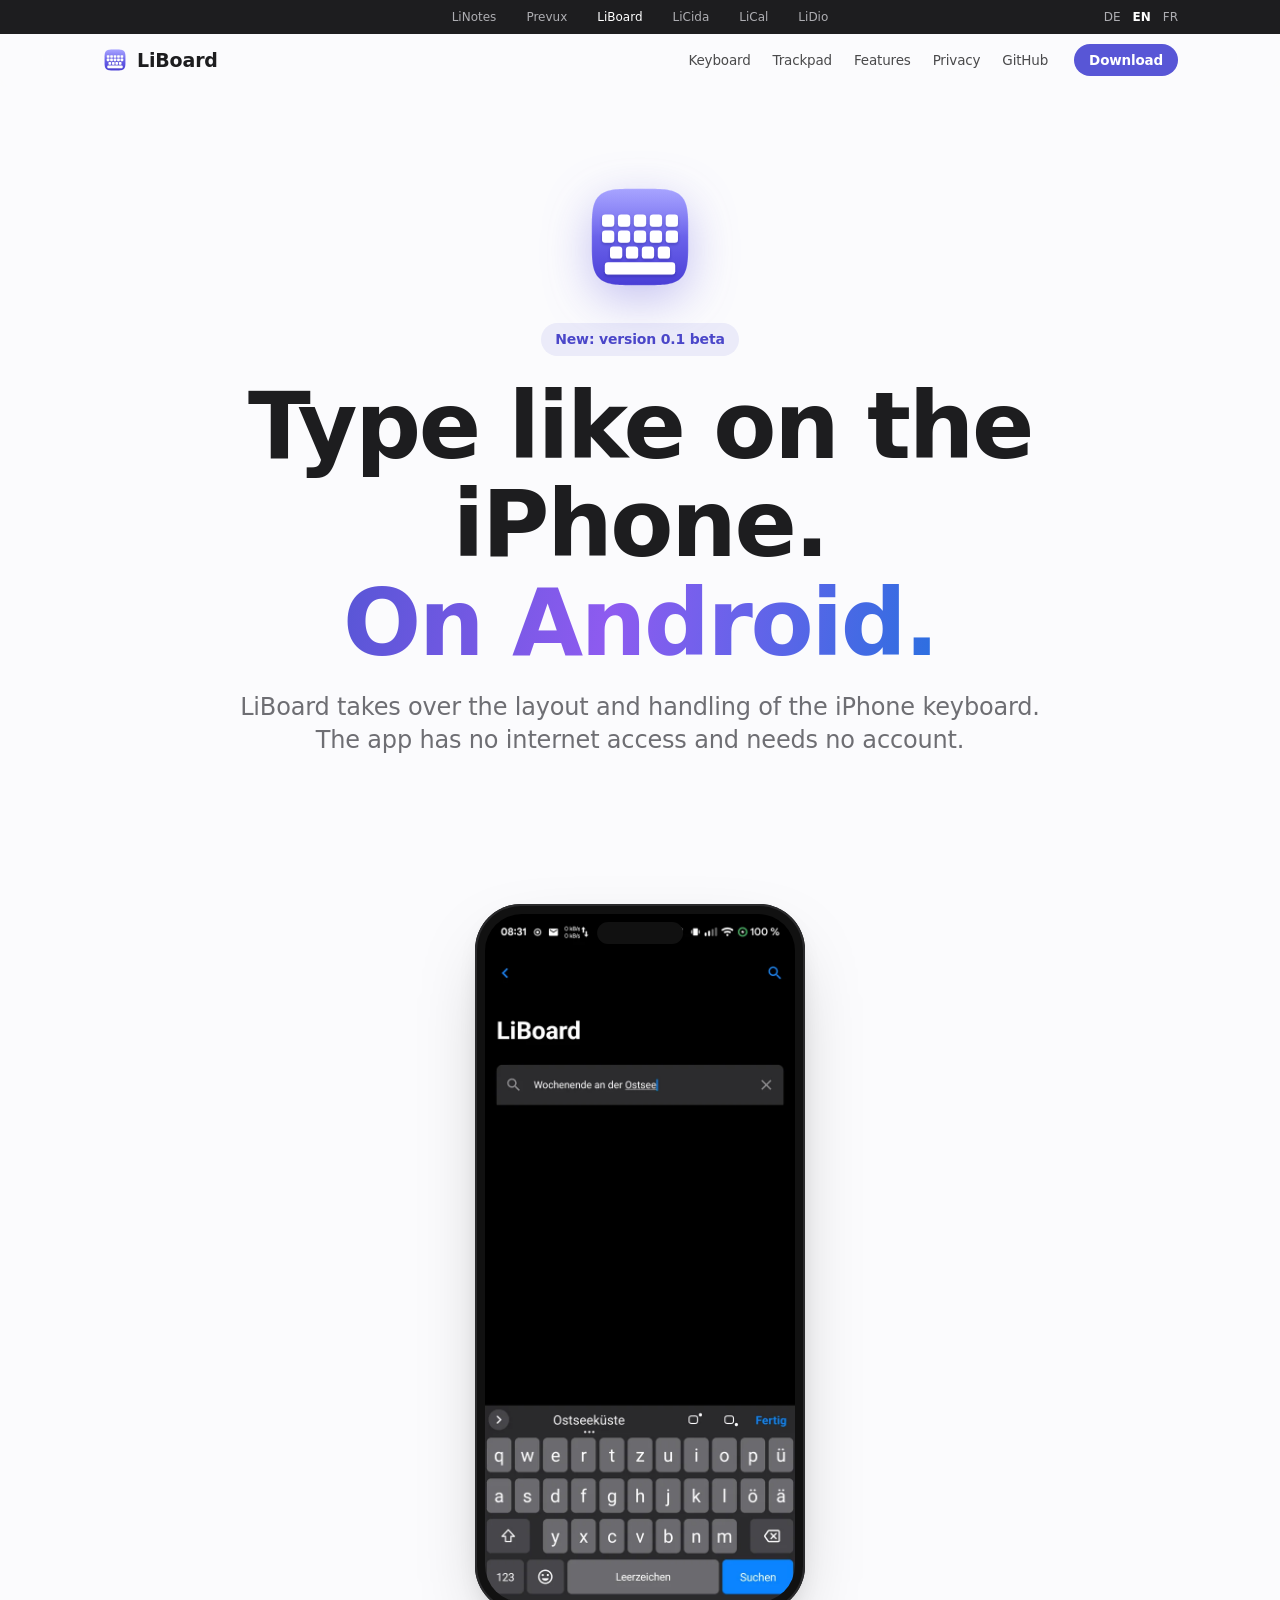
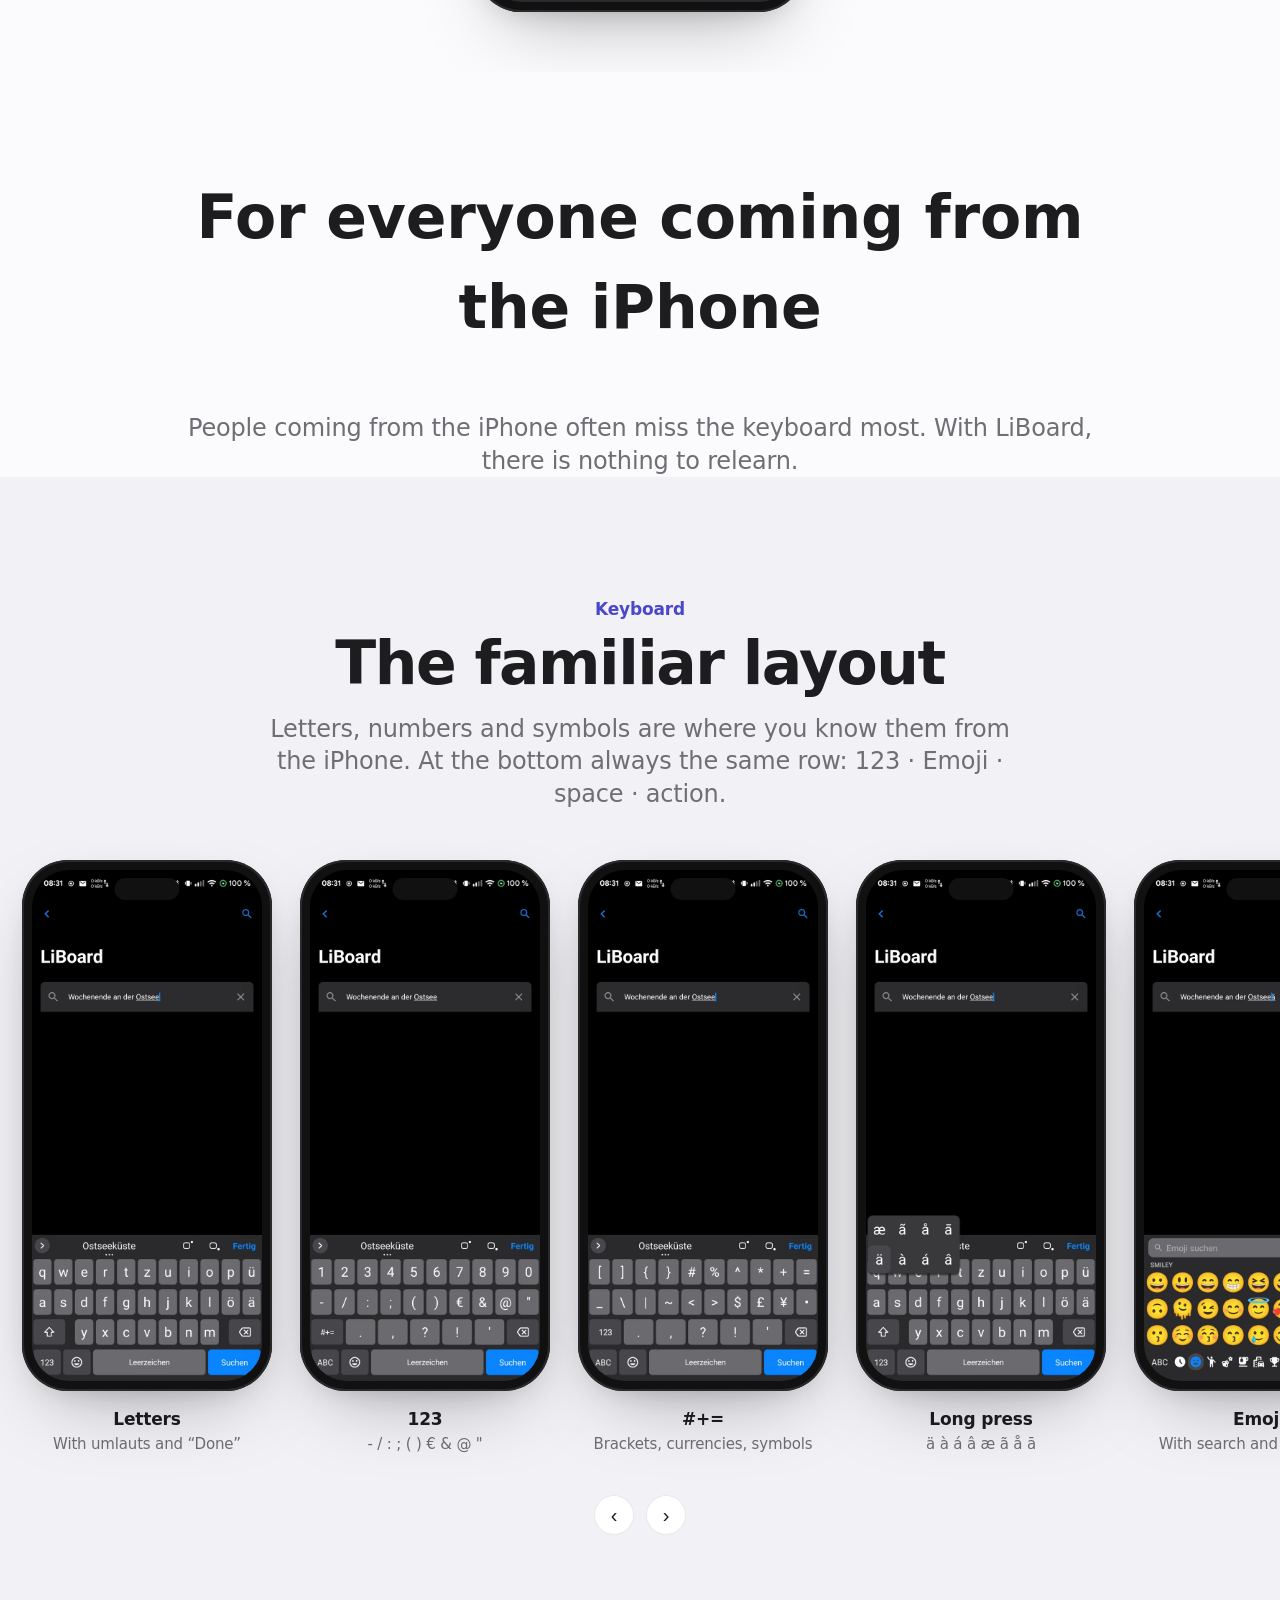
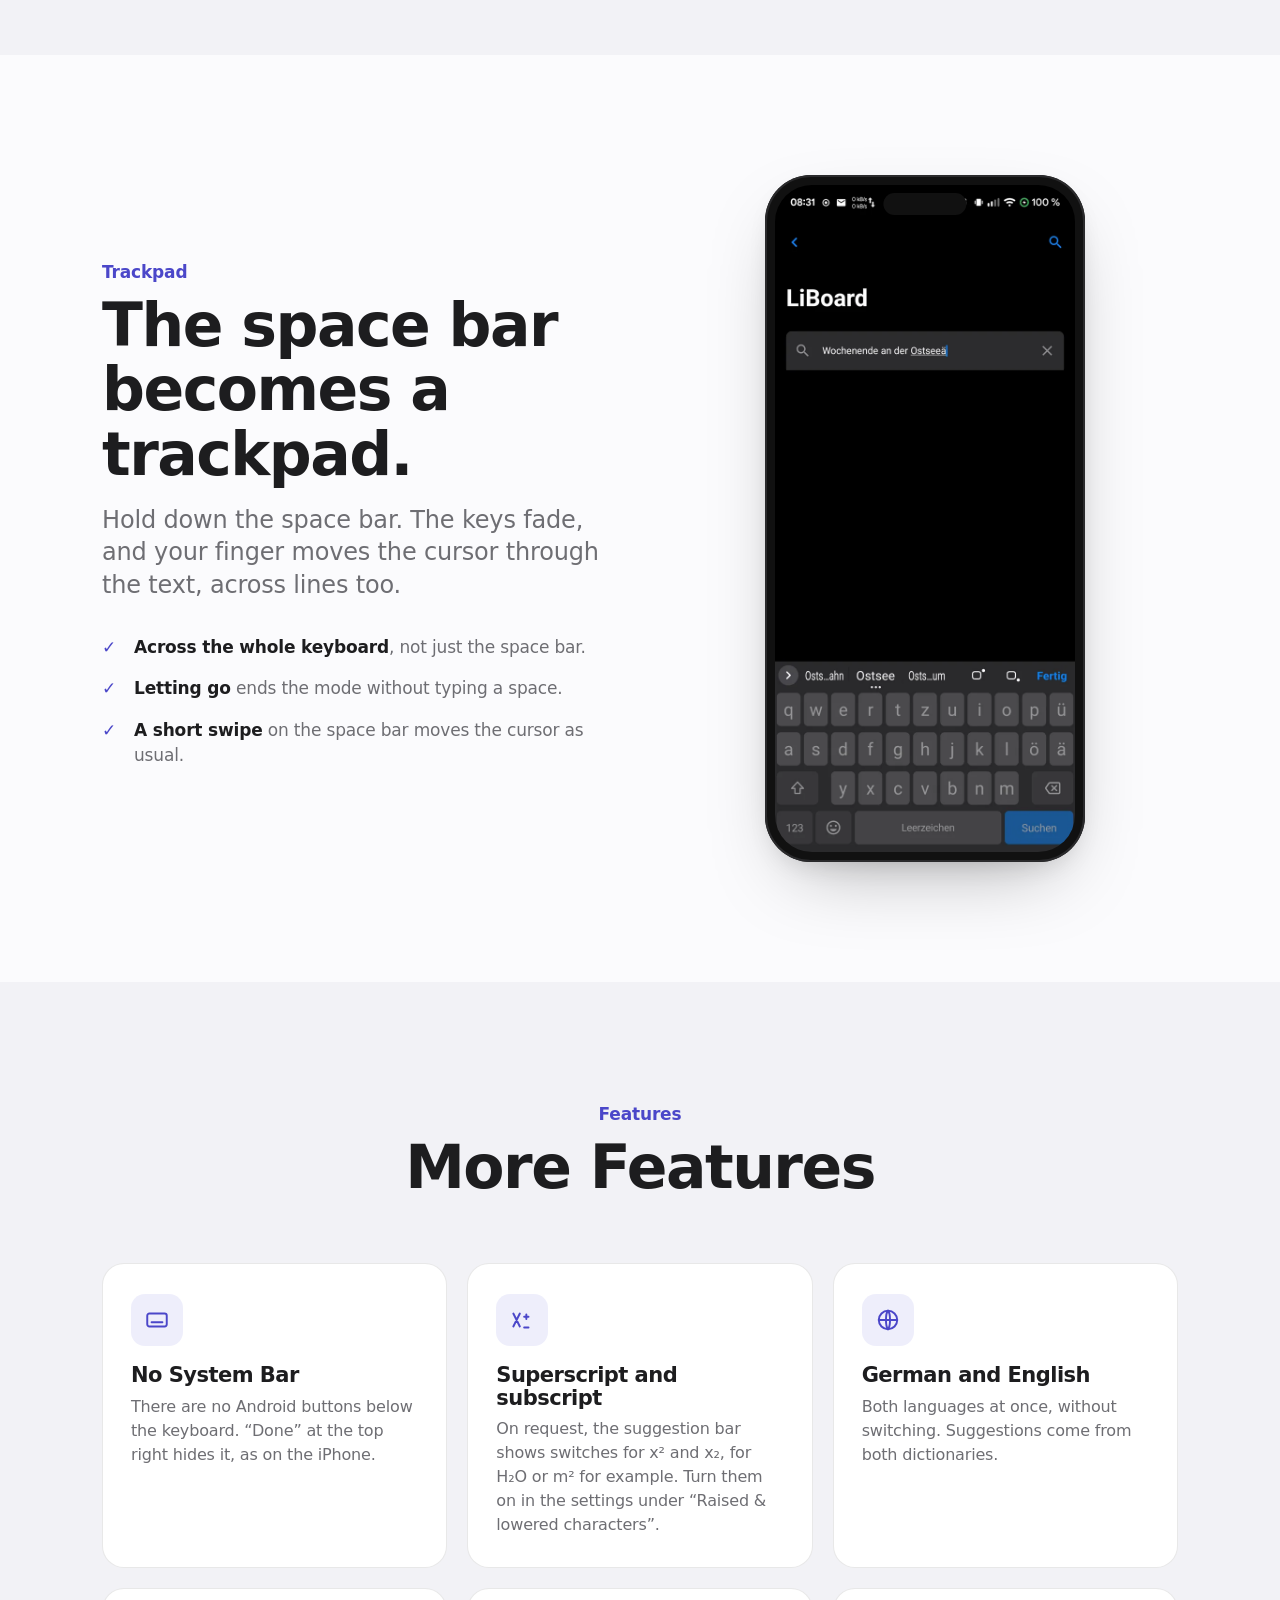
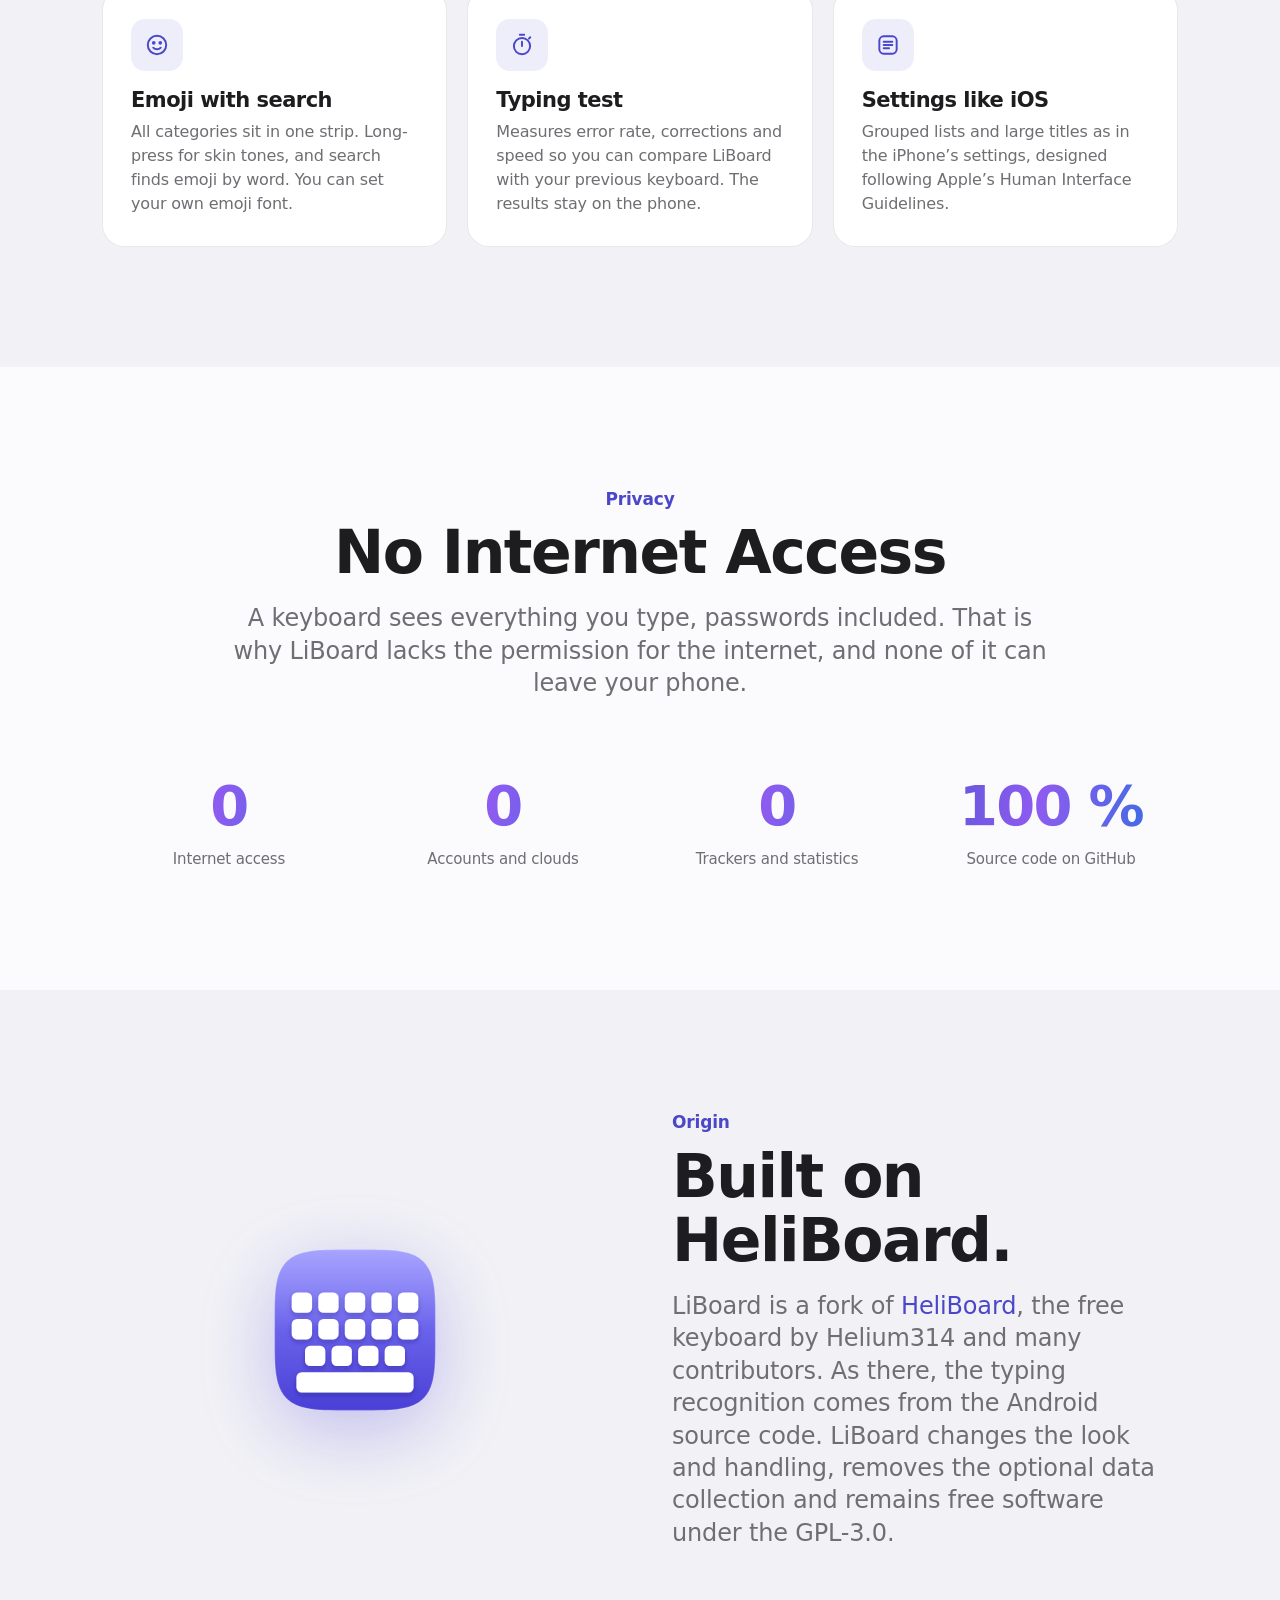
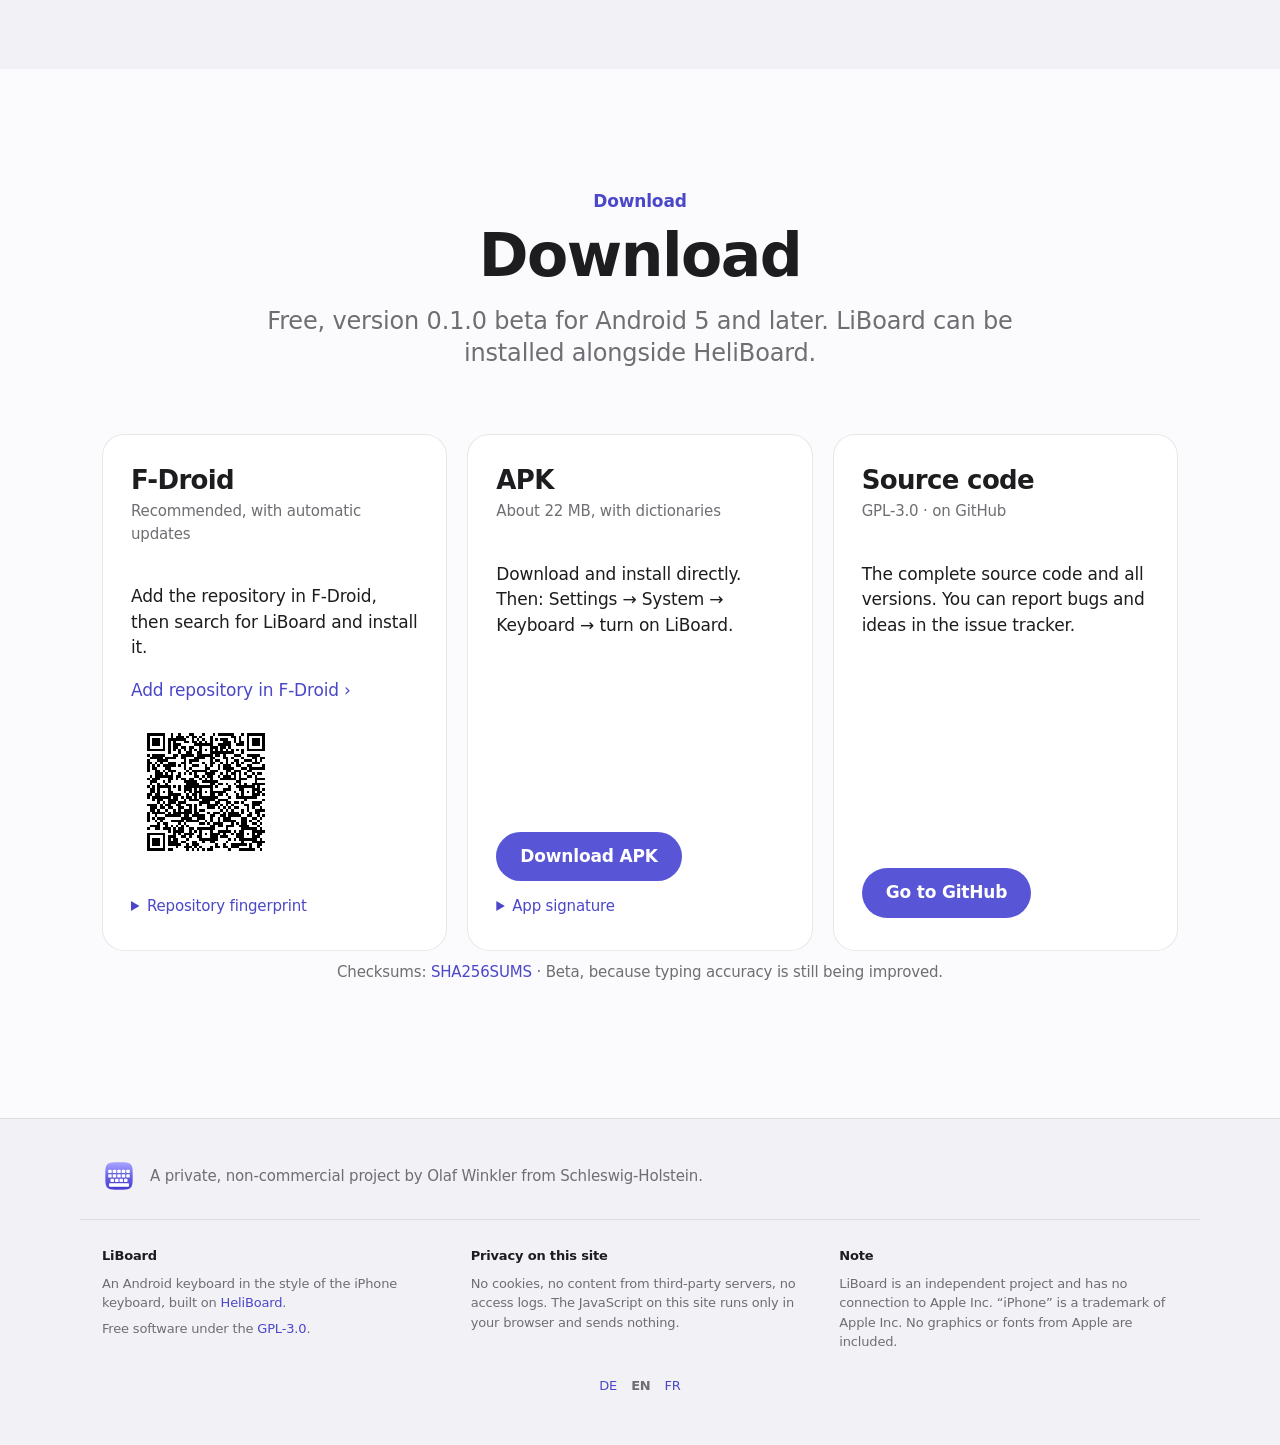
==== commit 0658866c: "[ef9647f0] Homepage und README ohne KI-Klang (Richards Regeln): eigene Sätze statt Vorlagen-Floskeln" ====
--- a/homepage/en/index.html
+++ b/homepage/en/index.html
@@ -4,10 +4,10 @@
 <meta charset="utf-8">
 <meta name="viewport" content="width=device-width, initial-scale=1, viewport-fit=cover">
 <title>LiBoard – Type like on the iPhone. On Android.</title>
-<meta name="description" content="LiBoard is an Android keyboard in the style of the iPhone keyboard: calm keys, many variants, the space bar as a trackpad – offline, without an account and without internet permission. Built on HeliBoard.">
+<meta name="description" content="LiBoard is an Android keyboard in the style of the iPhone keyboard, with the space bar as a trackpad. The app has no internet access and needs no account. Built on HeliBoard.">
 <link rel="icon" href="../liboard.svg" type="image/svg+xml">
 <link rel="stylesheet" href="../site.css">
-<!--lang--><link rel="alternate" hreflang="de" href="https://lisoft.goip.de/liboard/"><link rel="alternate" hreflang="en" href="https://lisoft.goip.de/liboard/en/"><link rel="alternate" hreflang="fr" href="https://lisoft.goip.de/liboard/fr/">
+<!--lang--><link rel="alternate" hreflang="de" href="https://lisoftware.de/liboard/"><link rel="alternate" hreflang="en" href="https://lisoftware.de/liboard/en/"><link rel="alternate" hreflang="fr" href="https://lisoftware.de/liboard/fr/">
 <style>
 .apps .wrap { position: relative; }
 .lang-switch { position: absolute; right: 22px; display: flex; gap: 12px; }
@@ -21,12 +21,12 @@
 
 <div class="apps">
   <div class="wrap">
-    <a href="https://lisoft.goip.de/linotes/en/">LiNotes</a>
-    <a href="https://lisoft.goip.de/prevux/en/">Prevux</a>
-    <a href="https://lisoft.goip.de/liboard/en/" aria-current="page">LiBoard</a>
-    <a href="https://lisoft.goip.de/licida/en/">LiCida</a>
-    <a href="https://lisoft.goip.de/lical/en/">LiCal</a>
-    <a href="https://lisoft.goip.de/lidio/en/">LiDio</a>
+    <a href="https://lisoftware.de/linotes/">LiNotes</a>
+    <a href="https://lisoftware.de/prevux/">Prevux</a>
+    <a href="https://lisoftware.de/liboard/" aria-current="page">LiBoard</a>
+    <a href="https://lisoftware.de/licida/">LiCida</a>
+    <a href="https://lisoftware.de/lical/">LiCal</a>
+    <a href="https://lisoftware.de/lidio/">LiDio</a>
   <!--lang--><span class="lang-switch"><a href="../" hreflang="de" lang="de">DE</a><a href="./" hreflang="en" lang="en" aria-current="true">EN</a><a href="../fr/" hreflang="fr" lang="fr">FR</a></span><!--/lang-->
   </div>
 </div>
@@ -53,9 +53,9 @@
     <img class="app-icon reveal" src="../liboard.svg" alt="LiBoard icon" width="120" height="120">
     <span class="badge reveal">New: version 0.1 beta</span>
     <h1 class="display reveal d1">Type like on the iPhone.<br><span class="gradient-text">On Android.</span></h1>
-    <p class="lead reveal d2">A keyboard with the calm and order of the iPhone keyboard – for Android.<br>Offline, without an account and with no internet permission at all.</p>
+    <p class="lead reveal d2">LiBoard takes over the layout and handling of the iPhone keyboard.<br>The app has no internet access and needs no account.</p>
     <div class="actions reveal d3">
-      <a class="btn" href="#laden">Download for free</a>
+      <a class="btn" href="#laden">Download</a>
       <a class="btn ghost" href="#funktionen">All features</a>
     </div>
     <div class="solo-phone reveal">
@@ -65,15 +65,15 @@
 </section>
 
 <section class="wrap center" style="padding-top: 40px; max-width: 1000px">
-  <p class="headline reveal">Familiar. Calm.<br><span style="color: var(--muted)">And just for you.</span></p>
-  <p class="lead reveal d1">People coming from the iPhone often miss the keyboard most. LiBoard adopts the proportions, layout and habits of the iPhone keyboard – and keeps everything you type on your phone.</p>
+  <p class="headline reveal">For everyone coming from the iPhone</p>
+  <p class="lead reveal d1">People coming from the iPhone often miss the keyboard most. With LiBoard, there is nothing to relearn.</p>
 </section>
 
 <!-- KEYBOARD PAGES -->
 <section id="tastatur" class="alt">
   <div class="wrap section-head reveal" style="margin-bottom: 30px">
     <p class="eyebrow">Keyboard</p>
-    <h2 class="headline">Everything in its place.</h2>
+    <h2 class="headline">The familiar layout</h2>
     <p class="lead">Letters, numbers and symbols are where you know them from the iPhone. At the bottom always the same row: 123 · Emoji · space · action.</p>
   </div>
   <div class="carousel" id="pages">
@@ -94,9 +94,9 @@
       <div class="reveal">
         <p class="eyebrow">Trackpad</p>
         <h2 class="headline">The space bar<br>becomes a trackpad.</h2>
-        <p class="lead">Hold the space bar – the keys fade, and your finger moves the cursor freely through the text. Character by character, line by line, exactly where you want to go.</p>
+        <p class="lead">Hold down the space bar. The keys fade, and your finger moves the cursor through the text, across lines too.</p>
         <ul class="checks">
-          <li><b>Across the whole keyboard</b> – not just on the space bar.</li>
+          <li><b>Across the whole keyboard</b>, not just the space bar.</li>
           <li><b>Letting go</b> ends the mode without typing a space.</li>
           <li><b>A short swipe</b> on the space bar moves the cursor as usual.</li>
         </ul>
@@ -113,16 +113,15 @@
   <div class="wrap">
     <div class="section-head reveal">
       <p class="eyebrow">Features</p>
-      <h2 class="headline">And so much more.</h2>
-      <p class="lead">The little things that make typing pleasant.</p>
+      <h2 class="headline">More Features</h2>
     </div>
     <div class="tiles">
-      <div class="tile reveal"><div class="icon"><svg viewBox="0 0 24 24" fill="none" stroke="currentColor" stroke-width="1.8" stroke-linecap="round" stroke-linejoin="round"><rect x="3" y="6" width="18" height="12" rx="2"/><path d="M7 14h10"/></svg></div><h3>No empty strip</h3><p>The keyboard reaches all the way to the bottom edge. “Done” at the top right hides it – just like on the iPhone.</p></div>
-      <div class="tile reveal d1"><div class="icon"><svg viewBox="0 0 24 24" fill="none" stroke="currentColor" stroke-width="1.8" stroke-linecap="round" stroke-linejoin="round"><path d="M4 18l6-12M10 18L4 6M14 9h4M16 7v4M14 19h4"/></svg></div><h3>Superscript and subscript</h3><p>x² and x₂ in the suggestion bar: H₂O, SO₄²⁻, m² – works in every app.</p></div>
-      <div class="tile reveal d2"><div class="icon"><svg viewBox="0 0 24 24" fill="none" stroke="currentColor" stroke-width="1.8" stroke-linecap="round" stroke-linejoin="round"><circle cx="12" cy="12" r="8.5"/><path d="M3.5 12h17M12 3.5c2.5 2.6 2.5 14.4 0 17M12 3.5c-2.5 2.6-2.5 14.4 0 17"/></svg></div><h3>German and English</h3><p>Both languages at once – no switching, with suggestions from both dictionaries.</p></div>
-      <div class="tile reveal"><div class="icon"><svg viewBox="0 0 24 24" fill="none" stroke="currentColor" stroke-width="1.8" stroke-linecap="round" stroke-linejoin="round"><circle cx="12" cy="12" r="8.5"/><path d="M8.5 14.5c1.8 2 5.2 2 7 0"/><circle cx="9" cy="10" r=".8" fill="currentColor"/><circle cx="15" cy="10" r=".8" fill="currentColor"/></svg></div><h3>Emoji with search</h3><p>All categories in one strip, skin tones by long press, search by keyword. Optionally with its own emoji font.</p></div>
-      <div class="tile reveal d1"><div class="icon"><svg viewBox="0 0 24 24" fill="none" stroke="currentColor" stroke-width="1.8" stroke-linecap="round" stroke-linejoin="round"><circle cx="12" cy="13" r="7.5"/><path d="M12 13V9M10 2.5h4M18.4 6.1l1.2-1.2"/></svg></div><h3>Typing test</h3><p>Measure error rate, corrections and speed – and compare with your previous keyboard. Everything stays on the phone.</p></div>
-      <div class="tile reveal d2"><div class="icon"><svg viewBox="0 0 24 24" fill="none" stroke="currentColor" stroke-width="1.8" stroke-linecap="round" stroke-linejoin="round"><rect x="4" y="4" width="16" height="16" rx="4"/><path d="M8 9h8M8 12h8M8 15h5"/></svg></div><h3>Settings like iOS</h3><p>Grouped lists, large titles, clear language – following Apple’s Human Interface Guidelines.</p></div>
+      <div class="tile reveal"><div class="icon"><svg viewBox="0 0 24 24" fill="none" stroke="currentColor" stroke-width="1.8" stroke-linecap="round" stroke-linejoin="round"><rect x="3" y="6" width="18" height="12" rx="2"/><path d="M7 14h10"/></svg></div><h3>No System Bar</h3><p>There are no Android buttons below the keyboard. “Done” at the top right hides it, as on the iPhone.</p></div>
+      <div class="tile reveal d1"><div class="icon"><svg viewBox="0 0 24 24" fill="none" stroke="currentColor" stroke-width="1.8" stroke-linecap="round" stroke-linejoin="round"><path d="M4 18l6-12M10 18L4 6M14 9h4M16 7v4M14 19h4"/></svg></div><h3>Superscript and subscript</h3><p>On request, the suggestion bar shows switches for x² and x₂, for H₂O or m² for example. Turn them on in the settings under “Raised &amp; lowered characters”.</p></div>
+      <div class="tile reveal d2"><div class="icon"><svg viewBox="0 0 24 24" fill="none" stroke="currentColor" stroke-width="1.8" stroke-linecap="round" stroke-linejoin="round"><circle cx="12" cy="12" r="8.5"/><path d="M3.5 12h17M12 3.5c2.5 2.6 2.5 14.4 0 17M12 3.5c-2.5 2.6-2.5 14.4 0 17"/></svg></div><h3>German and English</h3><p>Both languages at once, without switching. Suggestions come from both dictionaries.</p></div>
+      <div class="tile reveal"><div class="icon"><svg viewBox="0 0 24 24" fill="none" stroke="currentColor" stroke-width="1.8" stroke-linecap="round" stroke-linejoin="round"><circle cx="12" cy="12" r="8.5"/><path d="M8.5 14.5c1.8 2 5.2 2 7 0"/><circle cx="9" cy="10" r=".8" fill="currentColor"/><circle cx="15" cy="10" r=".8" fill="currentColor"/></svg></div><h3>Emoji with search</h3><p>All categories sit in one strip. Long-press for skin tones, and search finds emoji by word. You can set your own emoji font.</p></div>
+      <div class="tile reveal d1"><div class="icon"><svg viewBox="0 0 24 24" fill="none" stroke="currentColor" stroke-width="1.8" stroke-linecap="round" stroke-linejoin="round"><circle cx="12" cy="13" r="7.5"/><path d="M12 13V9M10 2.5h4M18.4 6.1l1.2-1.2"/></svg></div><h3>Typing test</h3><p>Measures error rate, corrections and speed so you can compare LiBoard with your previous keyboard. The results stay on the phone.</p></div>
+      <div class="tile reveal d2"><div class="icon"><svg viewBox="0 0 24 24" fill="none" stroke="currentColor" stroke-width="1.8" stroke-linecap="round" stroke-linejoin="round"><rect x="4" y="4" width="16" height="16" rx="4"/><path d="M8 9h8M8 12h8M8 15h5"/></svg></div><h3>Settings like iOS</h3><p>Grouped lists and large titles as in the iPhone’s settings, designed following Apple’s Human Interface Guidelines.</p></div>
     </div>
   </div>
 </section>
@@ -132,14 +131,14 @@
   <div class="wrap">
     <div class="section-head reveal">
       <p class="eyebrow">Privacy</p>
-      <h2 class="headline">What you type<br>stays with you.</h2>
-      <p class="lead">A keyboard sees everything: passwords, messages, searches. That is why LiBoard technically cannot send anything at all.</p>
+      <h2 class="headline">No Internet Access</h2>
+      <p class="lead">A keyboard sees everything you type, passwords included. That is why LiBoard lacks the permission for the internet, and none of it can leave your phone.</p>
     </div>
     <div class="facts">
-      <div class="reveal"><div class="num gradient-text">0</div><div class="lbl">internet permissions</div></div>
-      <div class="reveal d1"><div class="num gradient-text">0</div><div class="lbl">accounts and clouds</div></div>
-      <div class="reveal d2"><div class="num gradient-text">0</div><div class="lbl">trackers and statistics</div></div>
-      <div class="reveal d3"><div class="num gradient-text">100 %</div><div class="lbl">open source code</div></div>
+      <div class="reveal"><div class="num gradient-text">0</div><div class="lbl">Internet access</div></div>
+      <div class="reveal d1"><div class="num gradient-text">0</div><div class="lbl">Accounts and clouds</div></div>
+      <div class="reveal d2"><div class="num gradient-text">0</div><div class="lbl">Trackers and statistics</div></div>
+      <div class="reveal d3"><div class="num gradient-text">100 %</div><div class="lbl">Source code on GitHub</div></div>
     </div>
   </div>
 </section>
@@ -151,7 +150,7 @@
       <div class="reveal">
         <p class="eyebrow">Origin</p>
         <h2 class="headline">Built on<br>HeliBoard.</h2>
-        <p class="lead">LiBoard is a fork of <a href="https://github.com/HeliBorg/HeliBoard">HeliBoard</a>, the free keyboard by Helium314 and many contributors – with the same proven typing recognition from the Android source code. LiBoard changes the look and handling, removes the optional data collection and remains free software under the GPL-3.0.</p>
+        <p class="lead">LiBoard is a fork of <a href="https://github.com/HeliBorg/HeliBoard">HeliBoard</a>, the free keyboard by Helium314 and many contributors. As there, the typing recognition comes from the Android source code. LiBoard changes the look and handling, removes the optional data collection and remains free software under the GPL-3.0.</p>
       </div>
       <div class="reveal d1 center"><img src="../liboard.svg" alt="" width="200" height="200" style="margin: 0 auto; filter: drop-shadow(0 20px 40px rgba(74,63,214,.3))"></div>
     </div>
@@ -163,13 +162,13 @@
   <div class="wrap">
     <div class="section-head reveal">
       <p class="eyebrow">Download</p>
-      <h2 class="headline">Get started. For free.</h2>
-      <p class="lead">Version 0.1.0 beta for Android 5 and later. Also installs alongside HeliBoard.</p>
+      <h2 class="headline">Download</h2>
+      <p class="lead">Free, version 0.1.0 beta for Android 5 and later. LiBoard can be installed alongside HeliBoard.</p>
     </div>
     <div class="downloads">
       <div class="download reveal">
         <h3>F-Droid</h3>
-        <div class="meta">Recommended – updates arrive automatically</div>
+        <div class="meta">Recommended, with automatic updates</div>
         <div class="grow">
           <p>Add the repository in F-Droid, then search for LiBoard and install it.</p>
           <a href="fdroidrepos://volkskamera.goip.de/fdroid/repo?fingerprint=8DA9DEF44C65856A1B098DB7BF876D48514997EF17C7256E23E91EAC6C486500">Add repository in F-Droid ›</a>
@@ -194,12 +193,11 @@
         <h3>Source code</h3>
         <div class="meta">GPL-3.0 · on GitHub</div>
         <div class="grow">
-          <p>Every line open to inspect, all versions available to download. Bugs or ideas are welcome in the issue tracker.</p>
+          <p>The complete source code and all versions. You can report bugs and ideas in the issue tracker.</p>
         </div>
         <a class="btn" href="https://github.com/veritasX1/LiBoard">Go to GitHub</a>
       </div>
     </div>
-    <p class="center reveal" style="margin-top: 50px; font-size: 19px; font-weight: 600">Developed by Olaf Winkler in Schleswig-Holstein.</p>
     <p class="center" style="margin-top: 10px; color: var(--muted); font-size: 15px">Checksums: <a href="../download/SHA256SUMS">SHA256SUMS</a> · Beta, because typing accuracy is still being improved.</p>
   </div>
 </section>
@@ -209,12 +207,12 @@
 <footer>
   <div class="wrap made">
     <img src="../liboard.svg" alt="" width="34" height="34">
-    <p><b>Made in Schleswig-Holstein.</b><br>By Olaf Winkler – between the North Sea and the Baltic.</p>
+    <p>A private, non-commercial project by Olaf Winkler from Schleswig-Holstein.</p>
   </div>
   <div class="wrap cols">
     <div>
       <h4>LiBoard</h4>
-      <p>An Android keyboard in the style of the iPhone keyboard. A private, non-commercial project by Olaf Winkler, built on <a href="https://github.com/HeliBorg/HeliBoard">HeliBoard</a>.</p>
+      <p>An Android keyboard in the style of the iPhone keyboard, built on <a href="https://github.com/HeliBorg/HeliBoard">HeliBoard</a>.</p>
       <p>Free software under the <a href="https://github.com/veritasX1/LiBoard/blob/main/LICENSE">GPL-3.0</a>.</p>
     </div>
     <div>
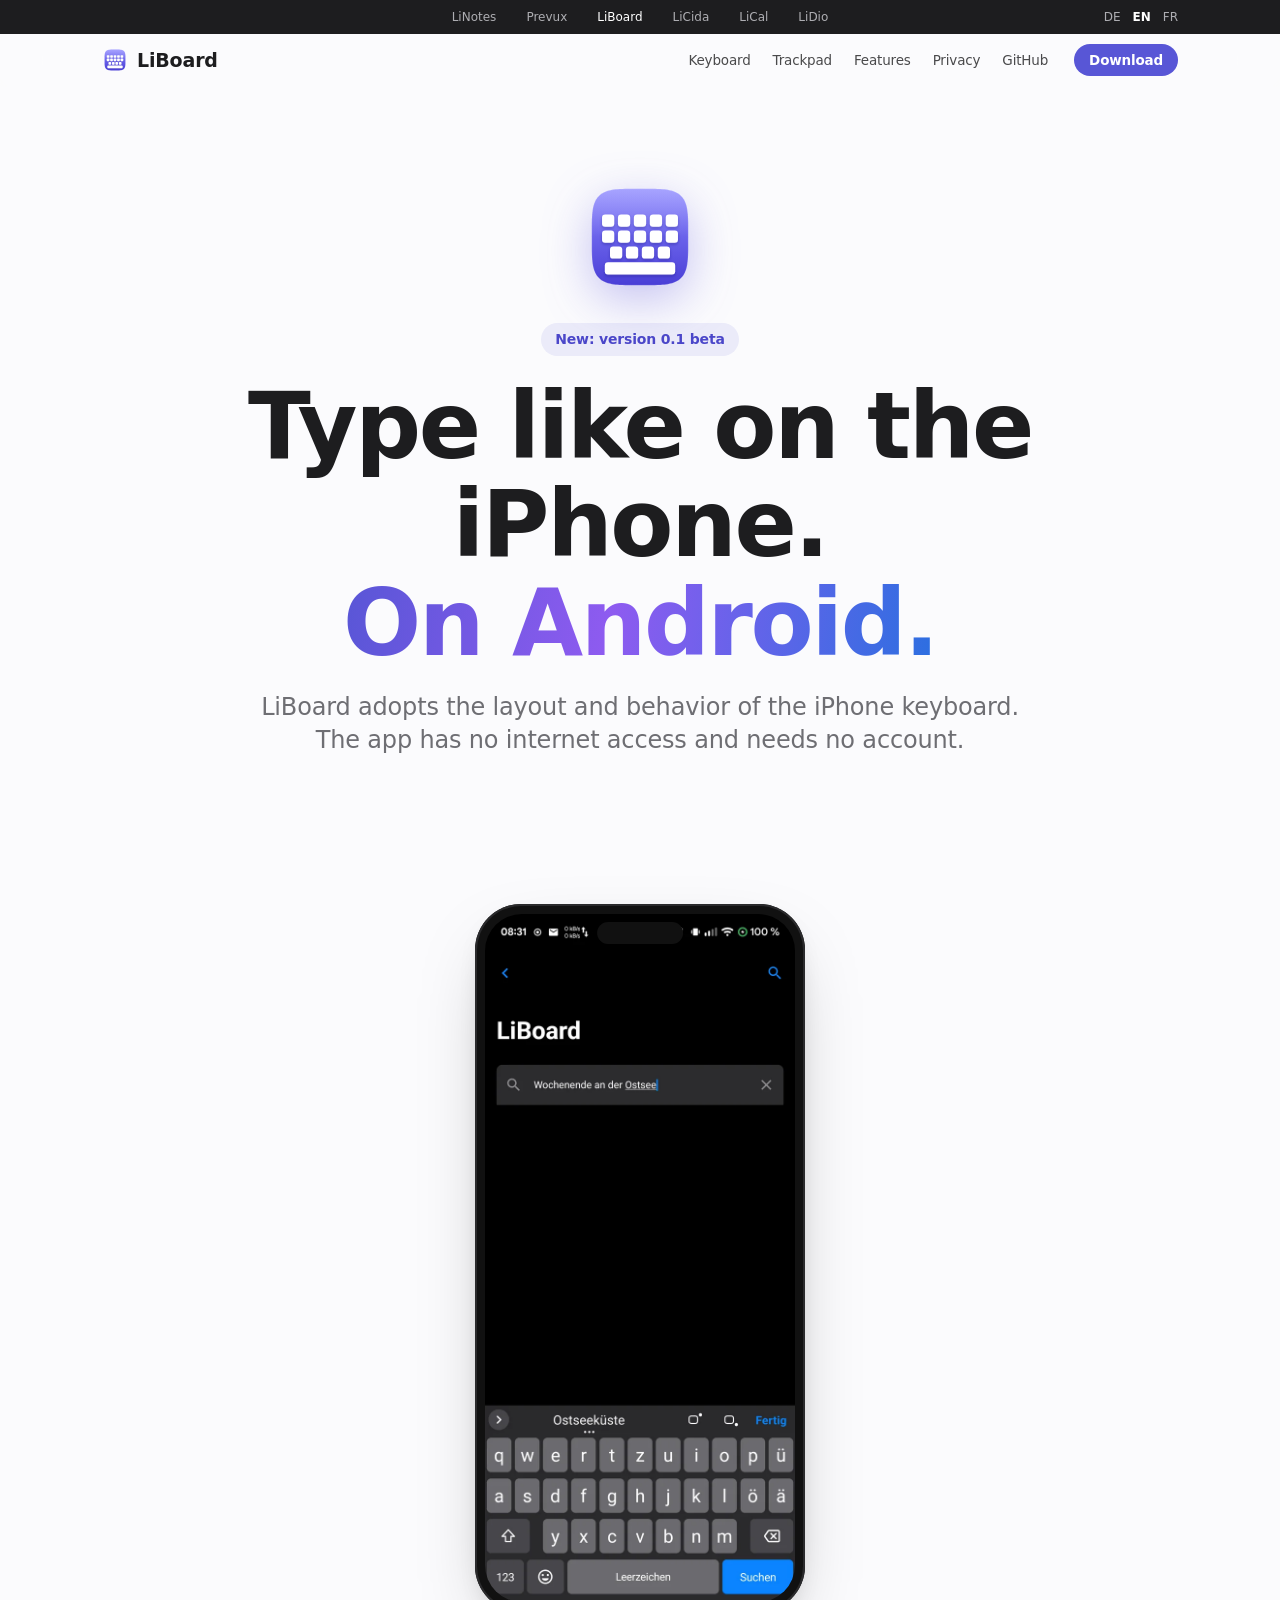
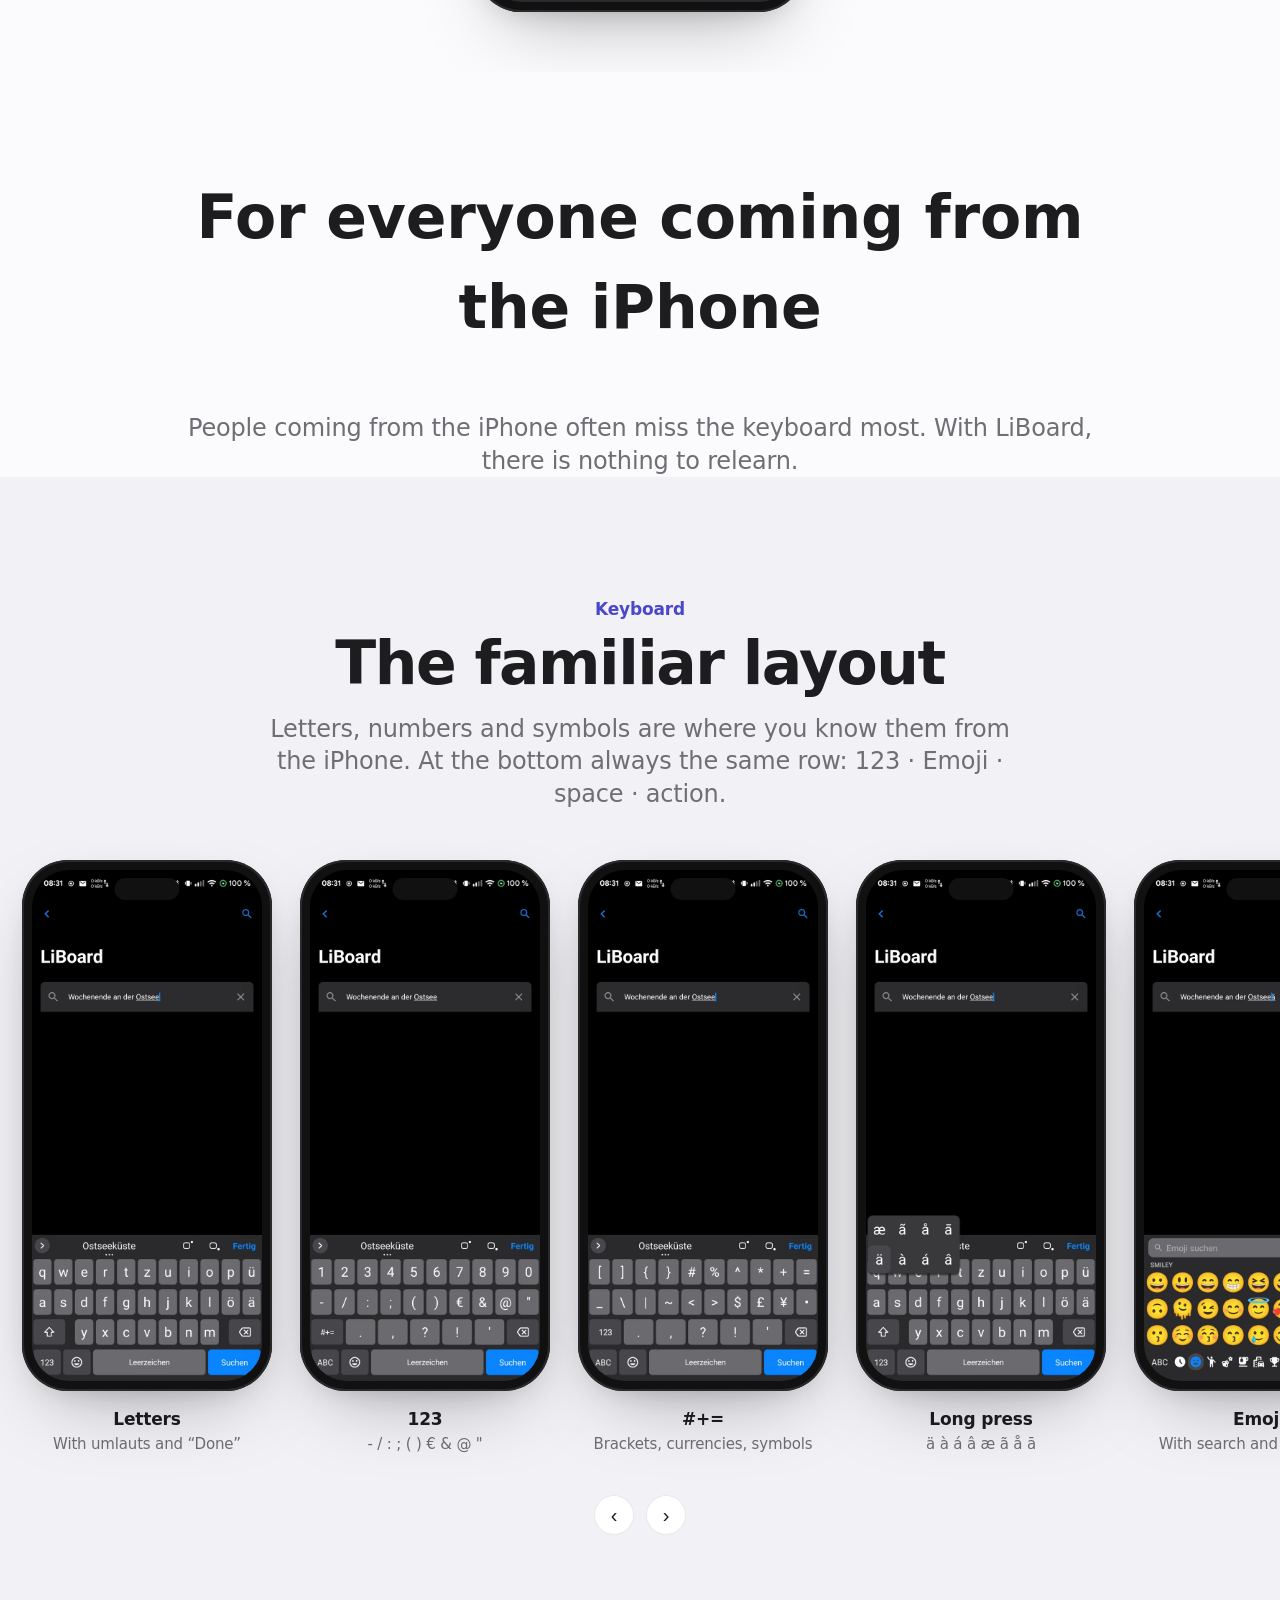
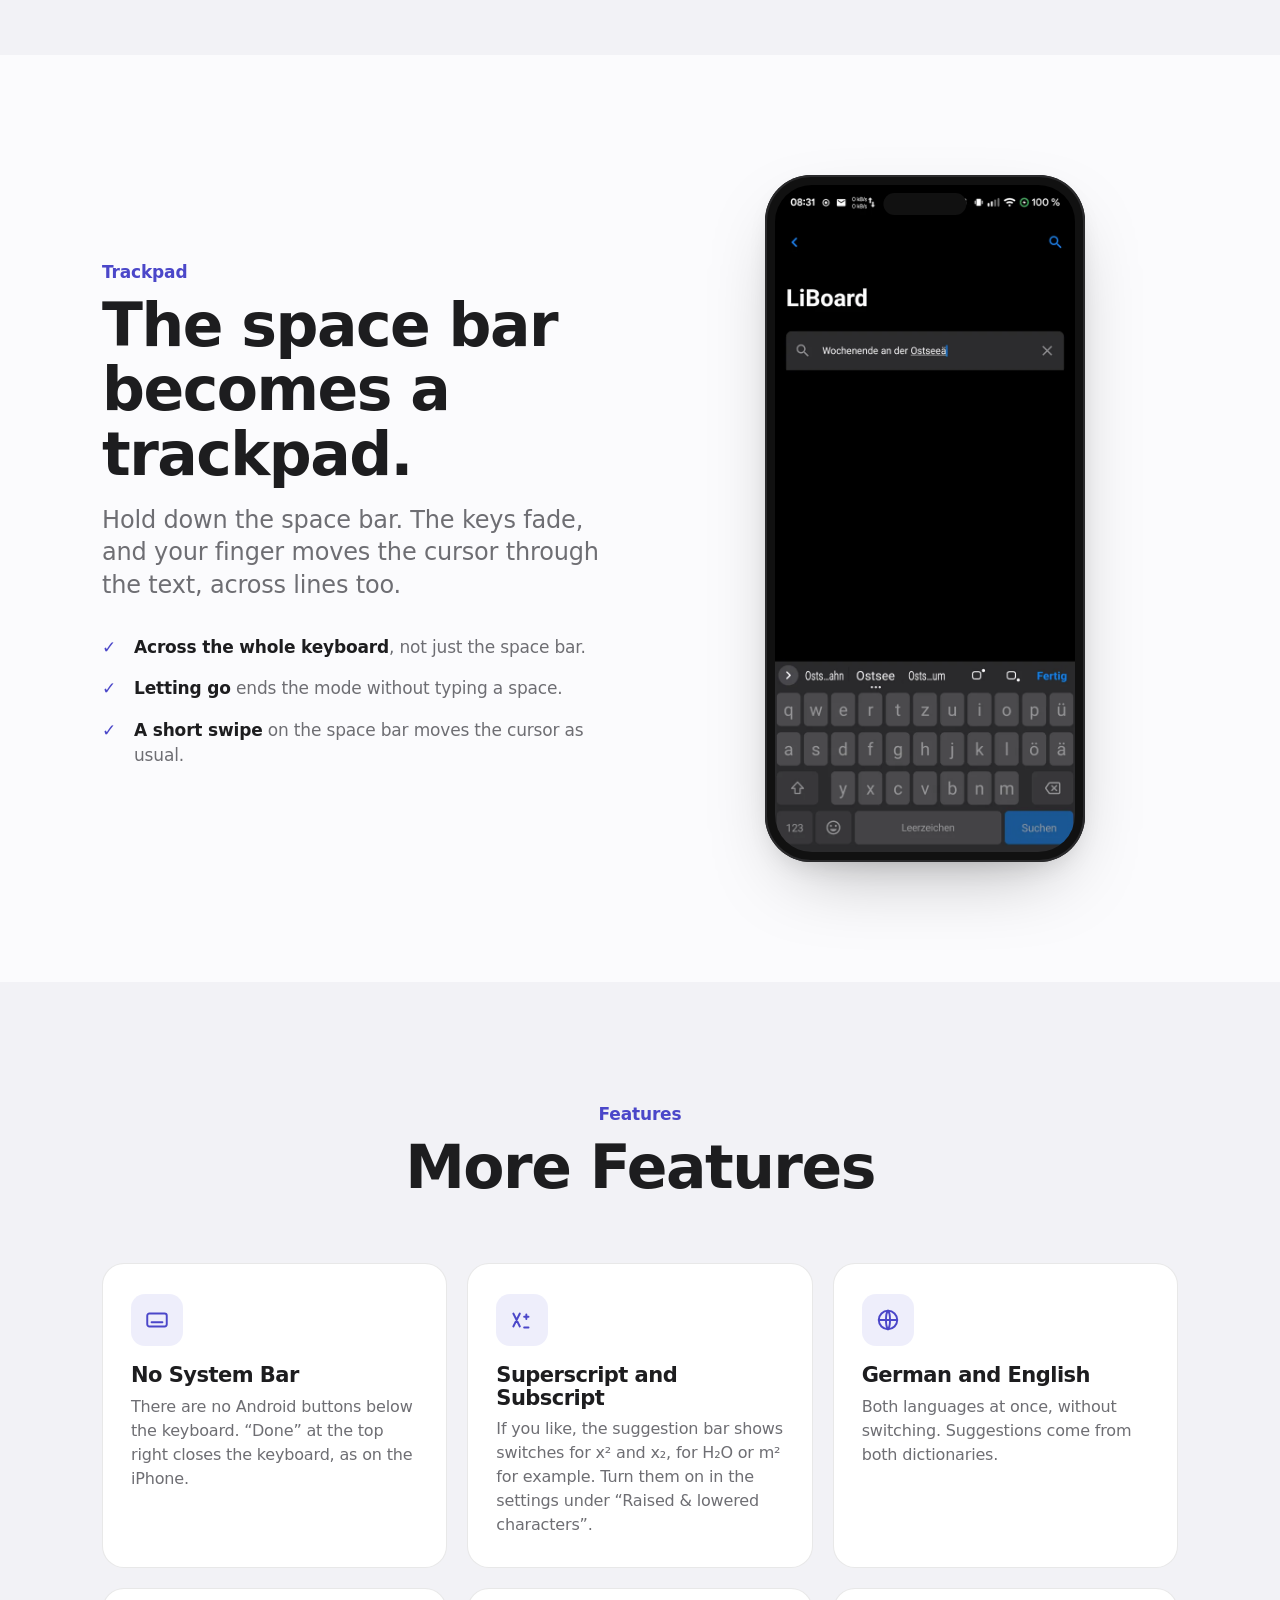
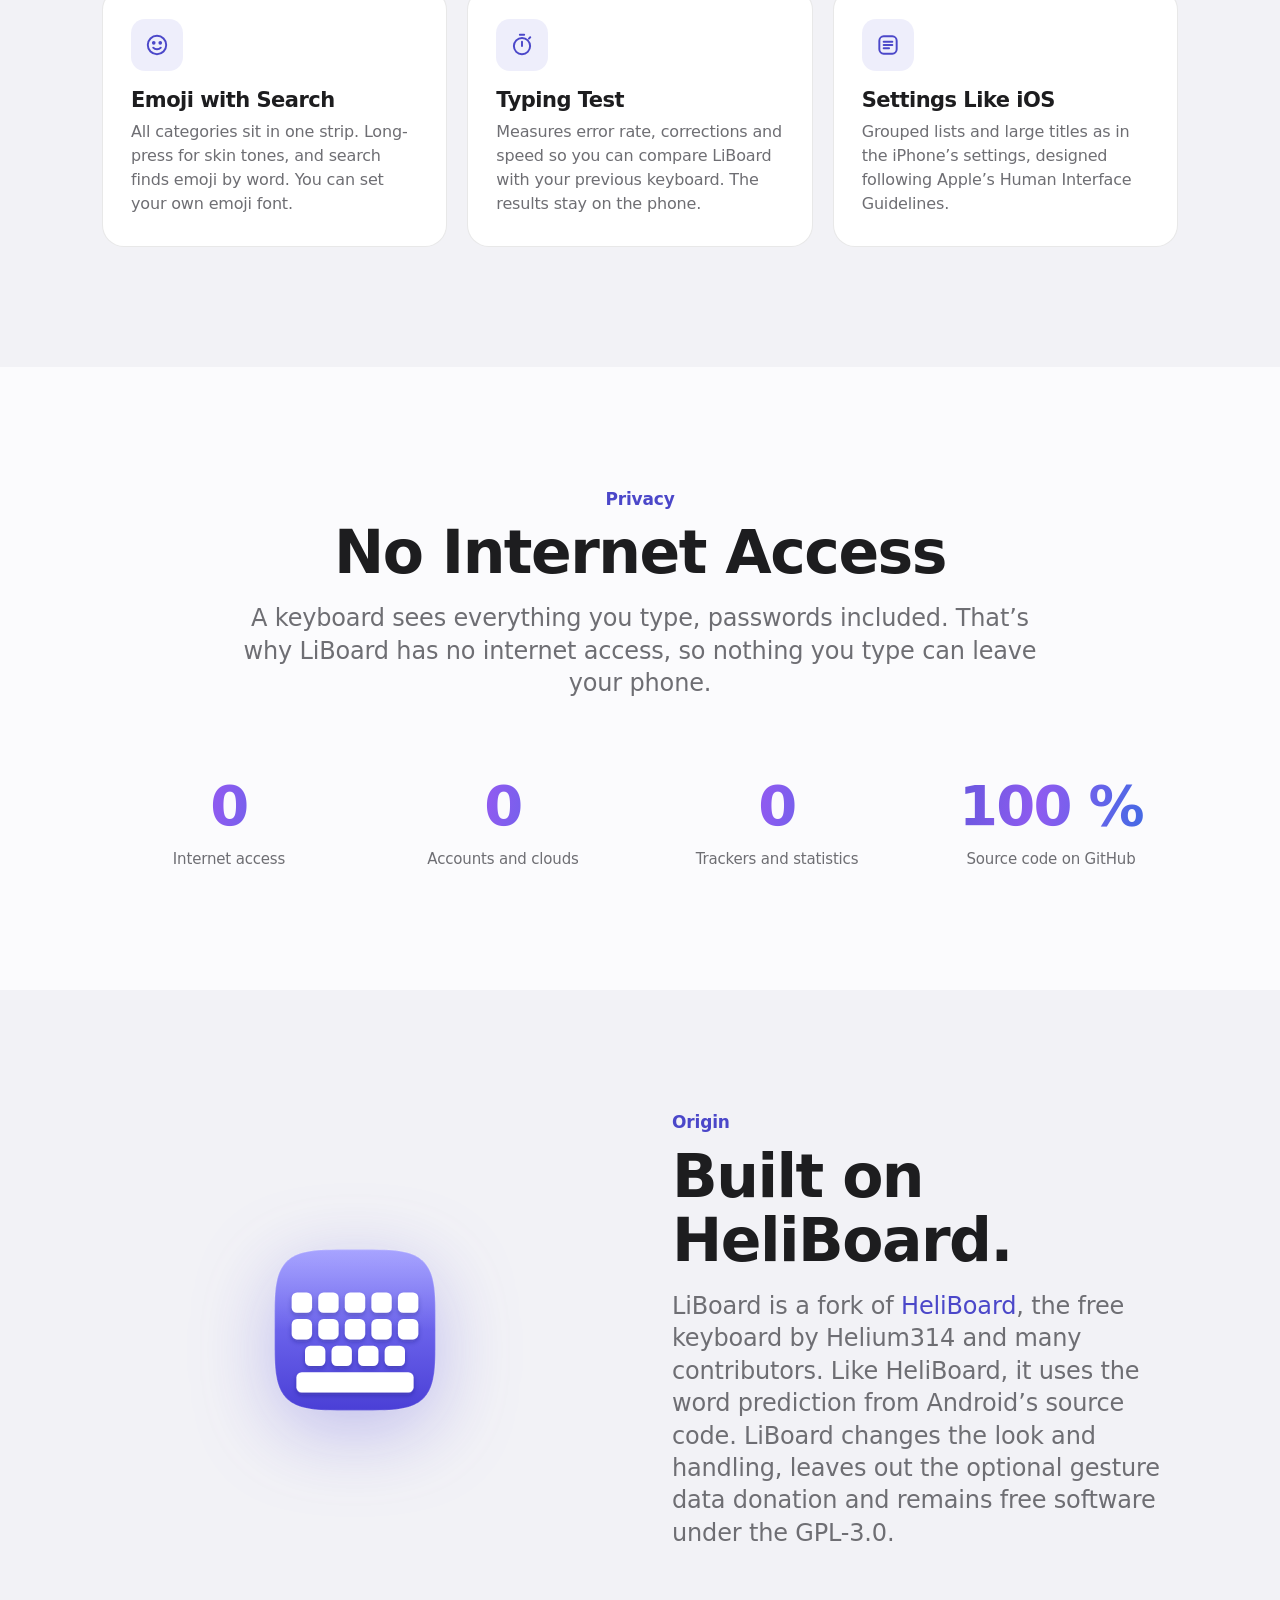
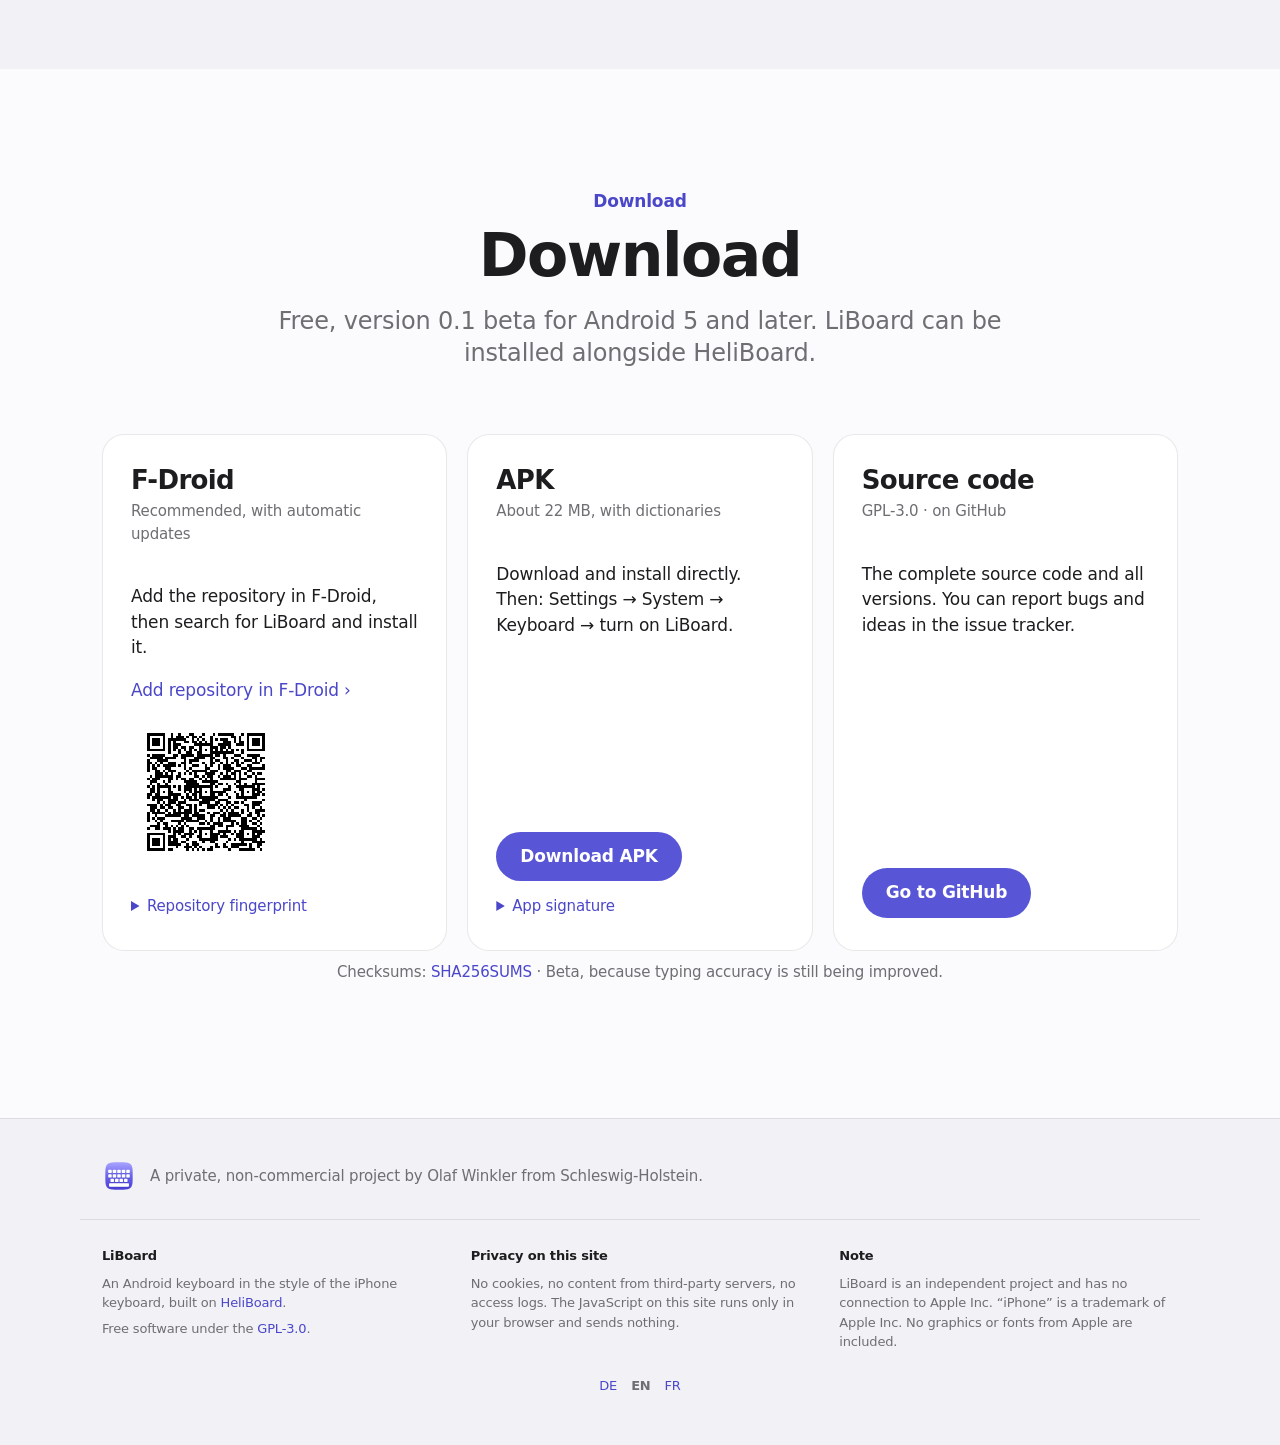
==== commit a26ebb1c: "[ef9647f0] Richards Durchsicht: „Fertig“ schließt die Tastatur, „keinen Internetzugang“, Gestendaten" ====
--- a/homepage/en/index.html
+++ b/homepage/en/index.html
@@ -53,7 +53,7 @@
     <img class="app-icon reveal" src="../liboard.svg" alt="LiBoard icon" width="120" height="120">
     <span class="badge reveal">New: version 0.1 beta</span>
     <h1 class="display reveal d1">Type like on the iPhone.<br><span class="gradient-text">On Android.</span></h1>
-    <p class="lead reveal d2">LiBoard takes over the layout and handling of the iPhone keyboard.<br>The app has no internet access and needs no account.</p>
+    <p class="lead reveal d2">LiBoard adopts the layout and behavior of the iPhone keyboard.<br>The app has no internet access and needs no account.</p>
     <div class="actions reveal d3">
       <a class="btn" href="#laden">Download</a>
       <a class="btn ghost" href="#funktionen">All features</a>
@@ -116,12 +116,12 @@
       <h2 class="headline">More Features</h2>
     </div>
     <div class="tiles">
-      <div class="tile reveal"><div class="icon"><svg viewBox="0 0 24 24" fill="none" stroke="currentColor" stroke-width="1.8" stroke-linecap="round" stroke-linejoin="round"><rect x="3" y="6" width="18" height="12" rx="2"/><path d="M7 14h10"/></svg></div><h3>No System Bar</h3><p>There are no Android buttons below the keyboard. “Done” at the top right hides it, as on the iPhone.</p></div>
-      <div class="tile reveal d1"><div class="icon"><svg viewBox="0 0 24 24" fill="none" stroke="currentColor" stroke-width="1.8" stroke-linecap="round" stroke-linejoin="round"><path d="M4 18l6-12M10 18L4 6M14 9h4M16 7v4M14 19h4"/></svg></div><h3>Superscript and subscript</h3><p>On request, the suggestion bar shows switches for x² and x₂, for H₂O or m² for example. Turn them on in the settings under “Raised &amp; lowered characters”.</p></div>
+      <div class="tile reveal"><div class="icon"><svg viewBox="0 0 24 24" fill="none" stroke="currentColor" stroke-width="1.8" stroke-linecap="round" stroke-linejoin="round"><rect x="3" y="6" width="18" height="12" rx="2"/><path d="M7 14h10"/></svg></div><h3>No System Bar</h3><p>There are no Android buttons below the keyboard. “Done” at the top right closes the keyboard, as on the iPhone.</p></div>
+      <div class="tile reveal d1"><div class="icon"><svg viewBox="0 0 24 24" fill="none" stroke="currentColor" stroke-width="1.8" stroke-linecap="round" stroke-linejoin="round"><path d="M4 18l6-12M10 18L4 6M14 9h4M16 7v4M14 19h4"/></svg></div><h3>Superscript and Subscript</h3><p>If you like, the suggestion bar shows switches for x² and x₂, for H₂O or m² for example. Turn them on in the settings under “Raised &amp; lowered characters”.</p></div>
       <div class="tile reveal d2"><div class="icon"><svg viewBox="0 0 24 24" fill="none" stroke="currentColor" stroke-width="1.8" stroke-linecap="round" stroke-linejoin="round"><circle cx="12" cy="12" r="8.5"/><path d="M3.5 12h17M12 3.5c2.5 2.6 2.5 14.4 0 17M12 3.5c-2.5 2.6-2.5 14.4 0 17"/></svg></div><h3>German and English</h3><p>Both languages at once, without switching. Suggestions come from both dictionaries.</p></div>
-      <div class="tile reveal"><div class="icon"><svg viewBox="0 0 24 24" fill="none" stroke="currentColor" stroke-width="1.8" stroke-linecap="round" stroke-linejoin="round"><circle cx="12" cy="12" r="8.5"/><path d="M8.5 14.5c1.8 2 5.2 2 7 0"/><circle cx="9" cy="10" r=".8" fill="currentColor"/><circle cx="15" cy="10" r=".8" fill="currentColor"/></svg></div><h3>Emoji with search</h3><p>All categories sit in one strip. Long-press for skin tones, and search finds emoji by word. You can set your own emoji font.</p></div>
-      <div class="tile reveal d1"><div class="icon"><svg viewBox="0 0 24 24" fill="none" stroke="currentColor" stroke-width="1.8" stroke-linecap="round" stroke-linejoin="round"><circle cx="12" cy="13" r="7.5"/><path d="M12 13V9M10 2.5h4M18.4 6.1l1.2-1.2"/></svg></div><h3>Typing test</h3><p>Measures error rate, corrections and speed so you can compare LiBoard with your previous keyboard. The results stay on the phone.</p></div>
-      <div class="tile reveal d2"><div class="icon"><svg viewBox="0 0 24 24" fill="none" stroke="currentColor" stroke-width="1.8" stroke-linecap="round" stroke-linejoin="round"><rect x="4" y="4" width="16" height="16" rx="4"/><path d="M8 9h8M8 12h8M8 15h5"/></svg></div><h3>Settings like iOS</h3><p>Grouped lists and large titles as in the iPhone’s settings, designed following Apple’s Human Interface Guidelines.</p></div>
+      <div class="tile reveal"><div class="icon"><svg viewBox="0 0 24 24" fill="none" stroke="currentColor" stroke-width="1.8" stroke-linecap="round" stroke-linejoin="round"><circle cx="12" cy="12" r="8.5"/><path d="M8.5 14.5c1.8 2 5.2 2 7 0"/><circle cx="9" cy="10" r=".8" fill="currentColor"/><circle cx="15" cy="10" r=".8" fill="currentColor"/></svg></div><h3>Emoji with Search</h3><p>All categories sit in one strip. Long-press for skin tones, and search finds emoji by word. You can set your own emoji font.</p></div>
+      <div class="tile reveal d1"><div class="icon"><svg viewBox="0 0 24 24" fill="none" stroke="currentColor" stroke-width="1.8" stroke-linecap="round" stroke-linejoin="round"><circle cx="12" cy="13" r="7.5"/><path d="M12 13V9M10 2.5h4M18.4 6.1l1.2-1.2"/></svg></div><h3>Typing Test</h3><p>Measures error rate, corrections and speed so you can compare LiBoard with your previous keyboard. The results stay on the phone.</p></div>
+      <div class="tile reveal d2"><div class="icon"><svg viewBox="0 0 24 24" fill="none" stroke="currentColor" stroke-width="1.8" stroke-linecap="round" stroke-linejoin="round"><rect x="4" y="4" width="16" height="16" rx="4"/><path d="M8 9h8M8 12h8M8 15h5"/></svg></div><h3>Settings Like iOS</h3><p>Grouped lists and large titles as in the iPhone’s settings, designed following Apple’s Human Interface Guidelines.</p></div>
     </div>
   </div>
 </section>
@@ -132,7 +132,7 @@
     <div class="section-head reveal">
       <p class="eyebrow">Privacy</p>
       <h2 class="headline">No Internet Access</h2>
-      <p class="lead">A keyboard sees everything you type, passwords included. That is why LiBoard lacks the permission for the internet, and none of it can leave your phone.</p>
+      <p class="lead">A keyboard sees everything you type, passwords included. That’s why LiBoard has no internet access, so nothing you type can leave your phone.</p>
     </div>
     <div class="facts">
       <div class="reveal"><div class="num gradient-text">0</div><div class="lbl">Internet access</div></div>
@@ -150,7 +150,7 @@
       <div class="reveal">
         <p class="eyebrow">Origin</p>
         <h2 class="headline">Built on<br>HeliBoard.</h2>
-        <p class="lead">LiBoard is a fork of <a href="https://github.com/HeliBorg/HeliBoard">HeliBoard</a>, the free keyboard by Helium314 and many contributors. As there, the typing recognition comes from the Android source code. LiBoard changes the look and handling, removes the optional data collection and remains free software under the GPL-3.0.</p>
+        <p class="lead">LiBoard is a fork of <a href="https://github.com/HeliBorg/HeliBoard">HeliBoard</a>, the free keyboard by Helium314 and many contributors. Like HeliBoard, it uses the word prediction from Android’s source code. LiBoard changes the look and handling, leaves out the optional gesture data donation and remains free software under the GPL-3.0.</p>
       </div>
       <div class="reveal d1 center"><img src="../liboard.svg" alt="" width="200" height="200" style="margin: 0 auto; filter: drop-shadow(0 20px 40px rgba(74,63,214,.3))"></div>
     </div>
@@ -163,7 +163,7 @@
     <div class="section-head reveal">
       <p class="eyebrow">Download</p>
       <h2 class="headline">Download</h2>
-      <p class="lead">Free, version 0.1.0 beta for Android 5 and later. LiBoard can be installed alongside HeliBoard.</p>
+      <p class="lead">Free, version 0.1 beta for Android 5 and later. LiBoard can be installed alongside HeliBoard.</p>
     </div>
     <div class="downloads">
       <div class="download reveal">
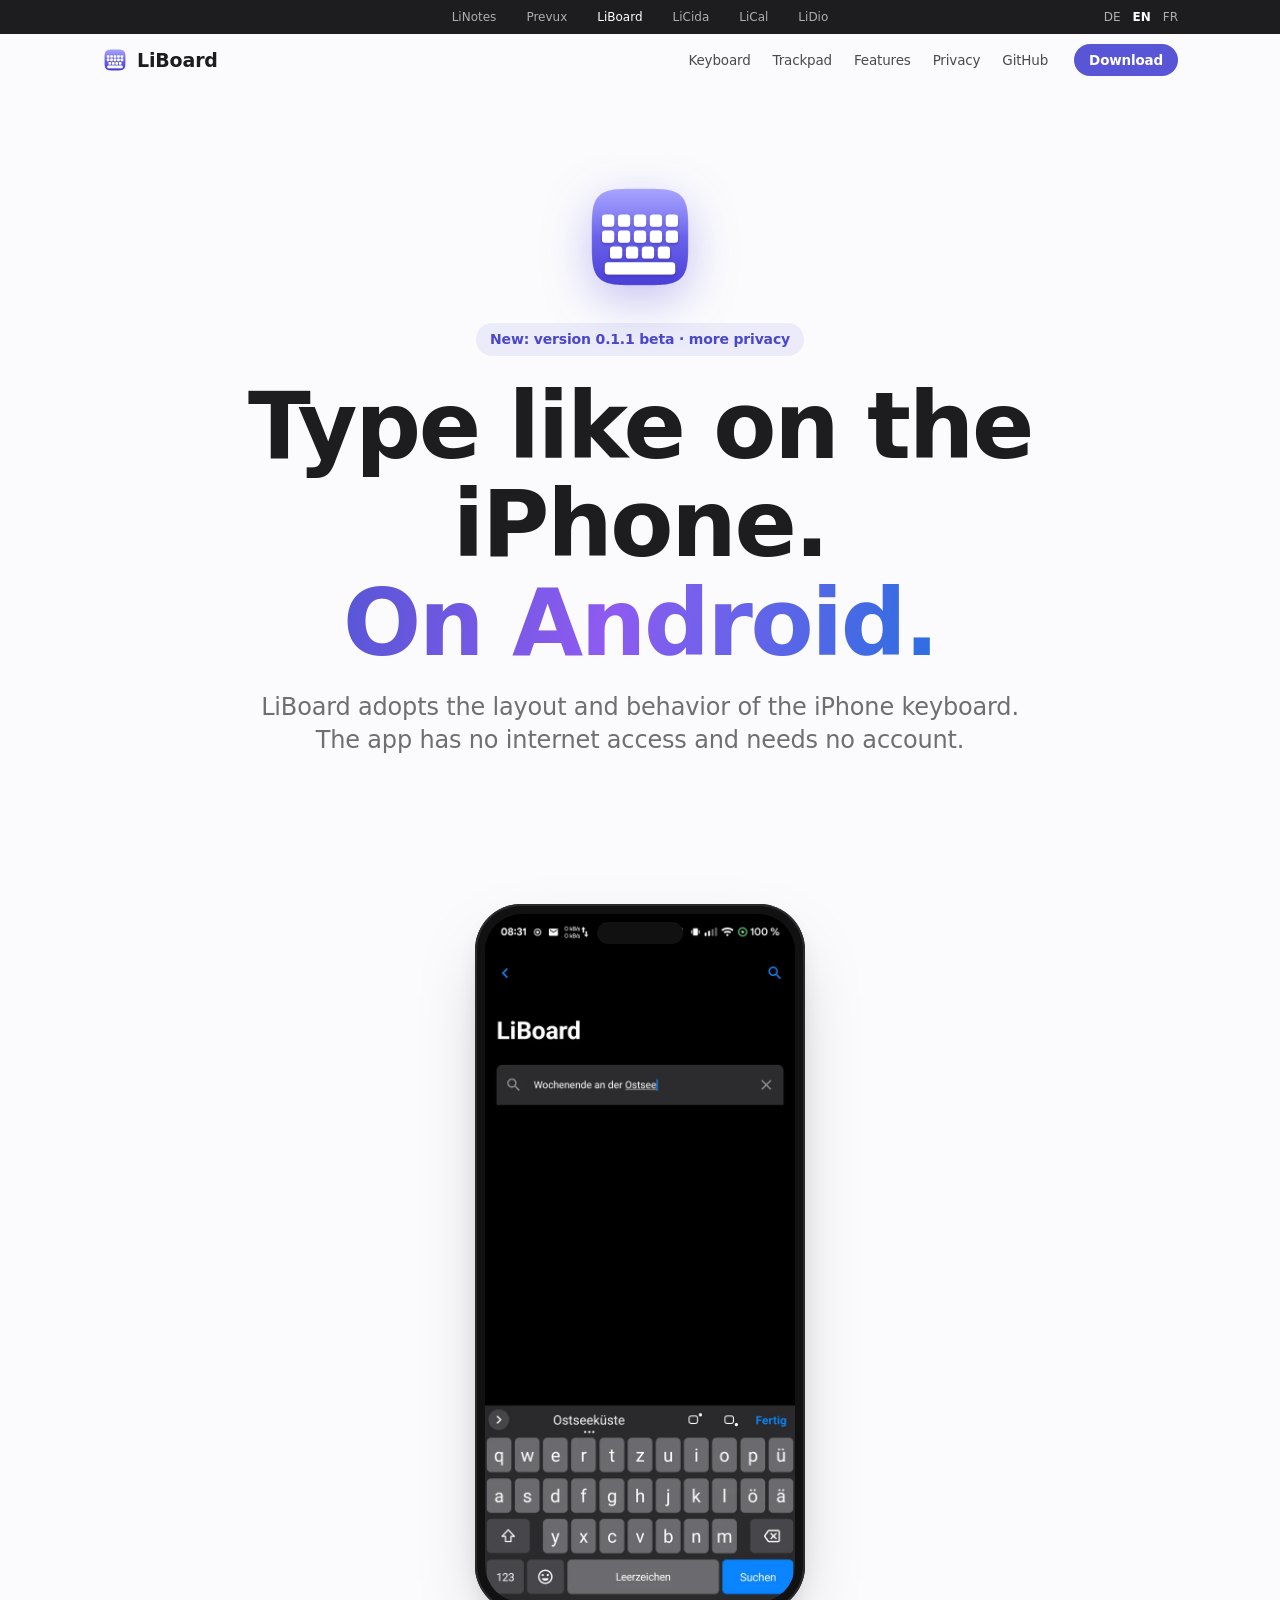
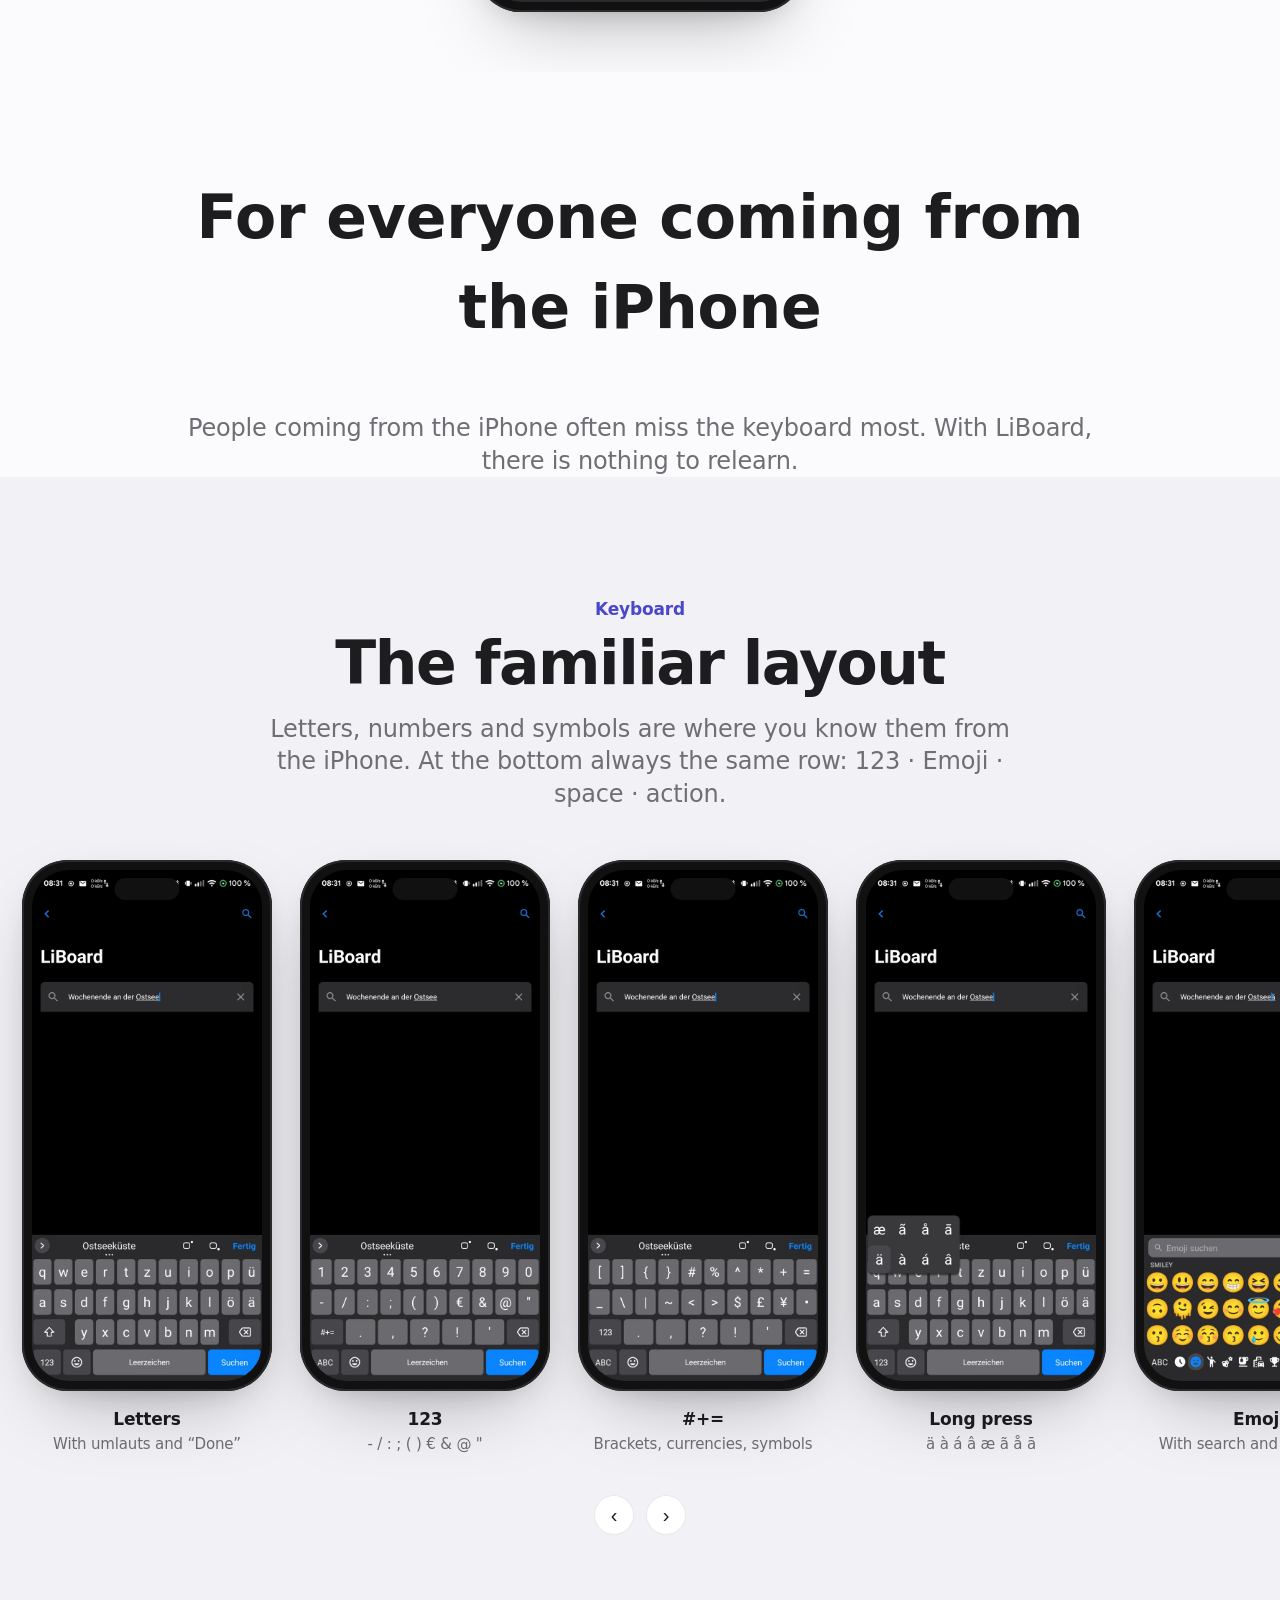
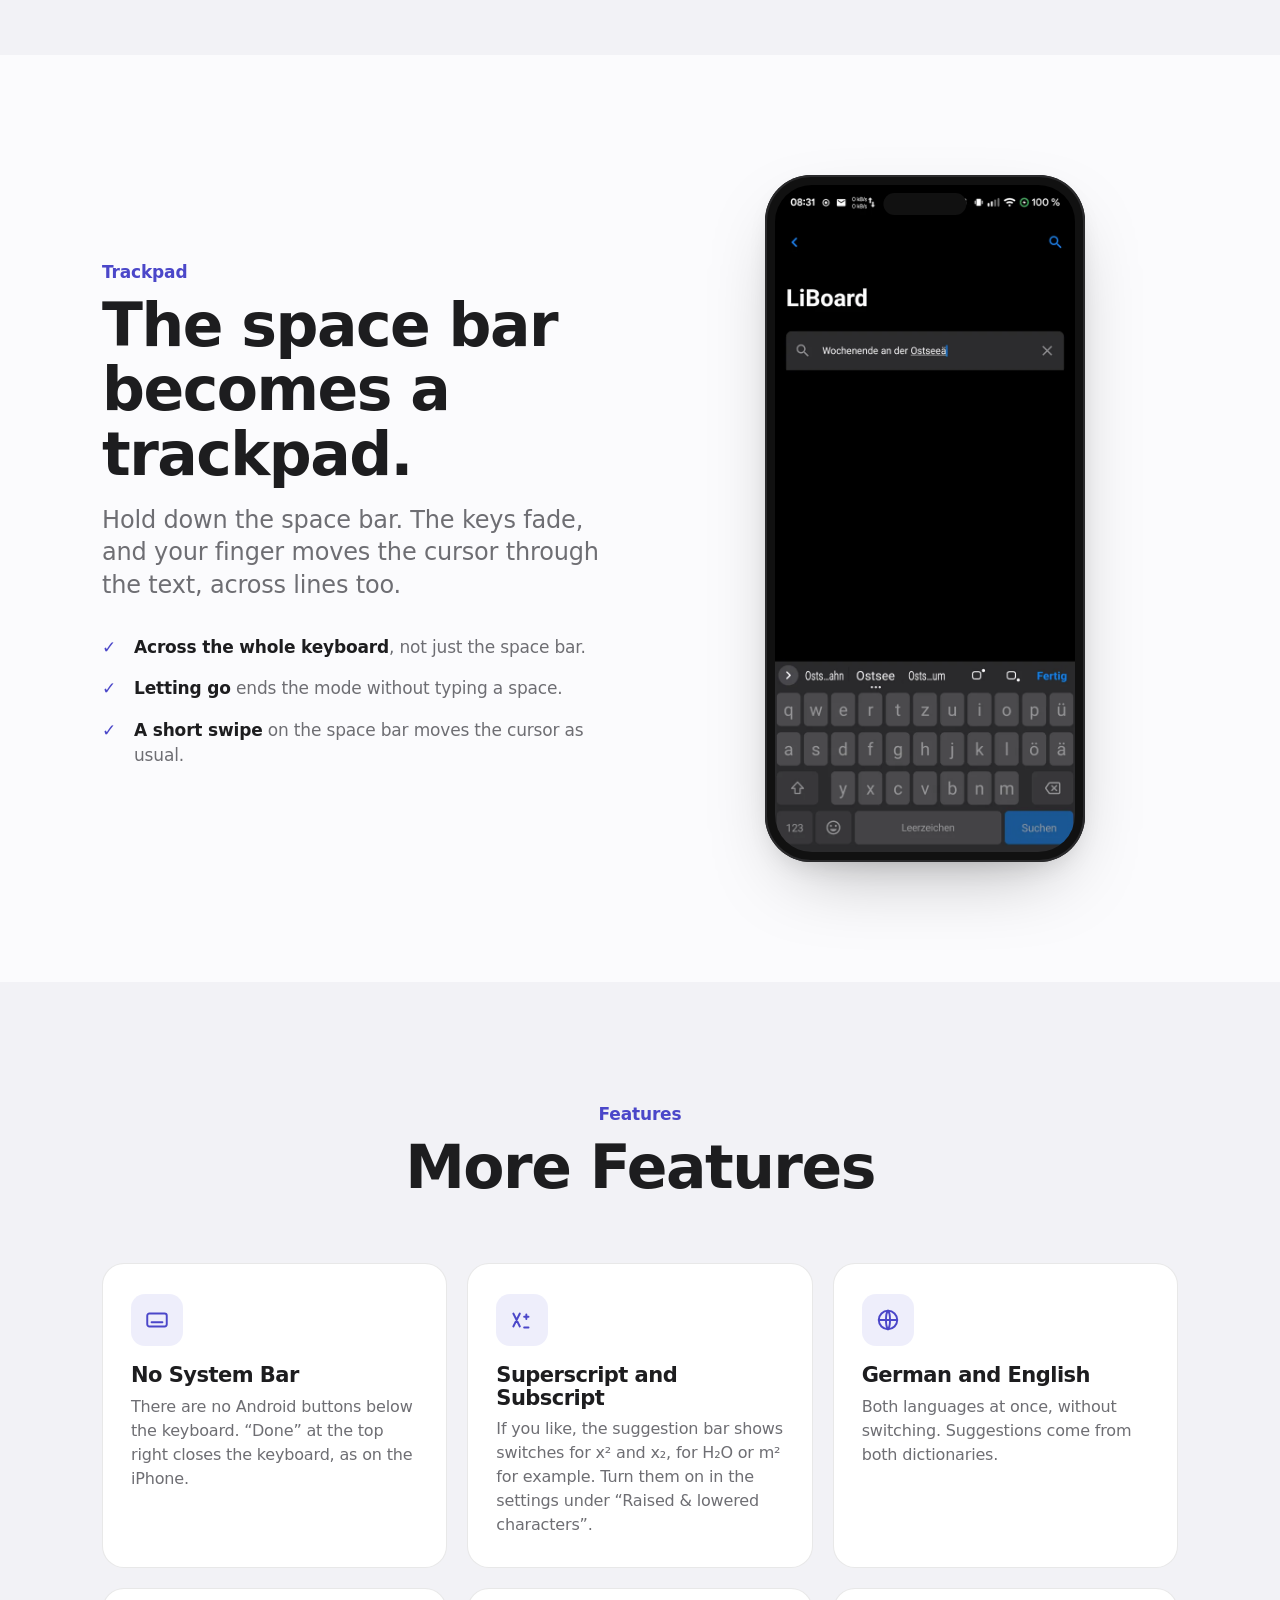
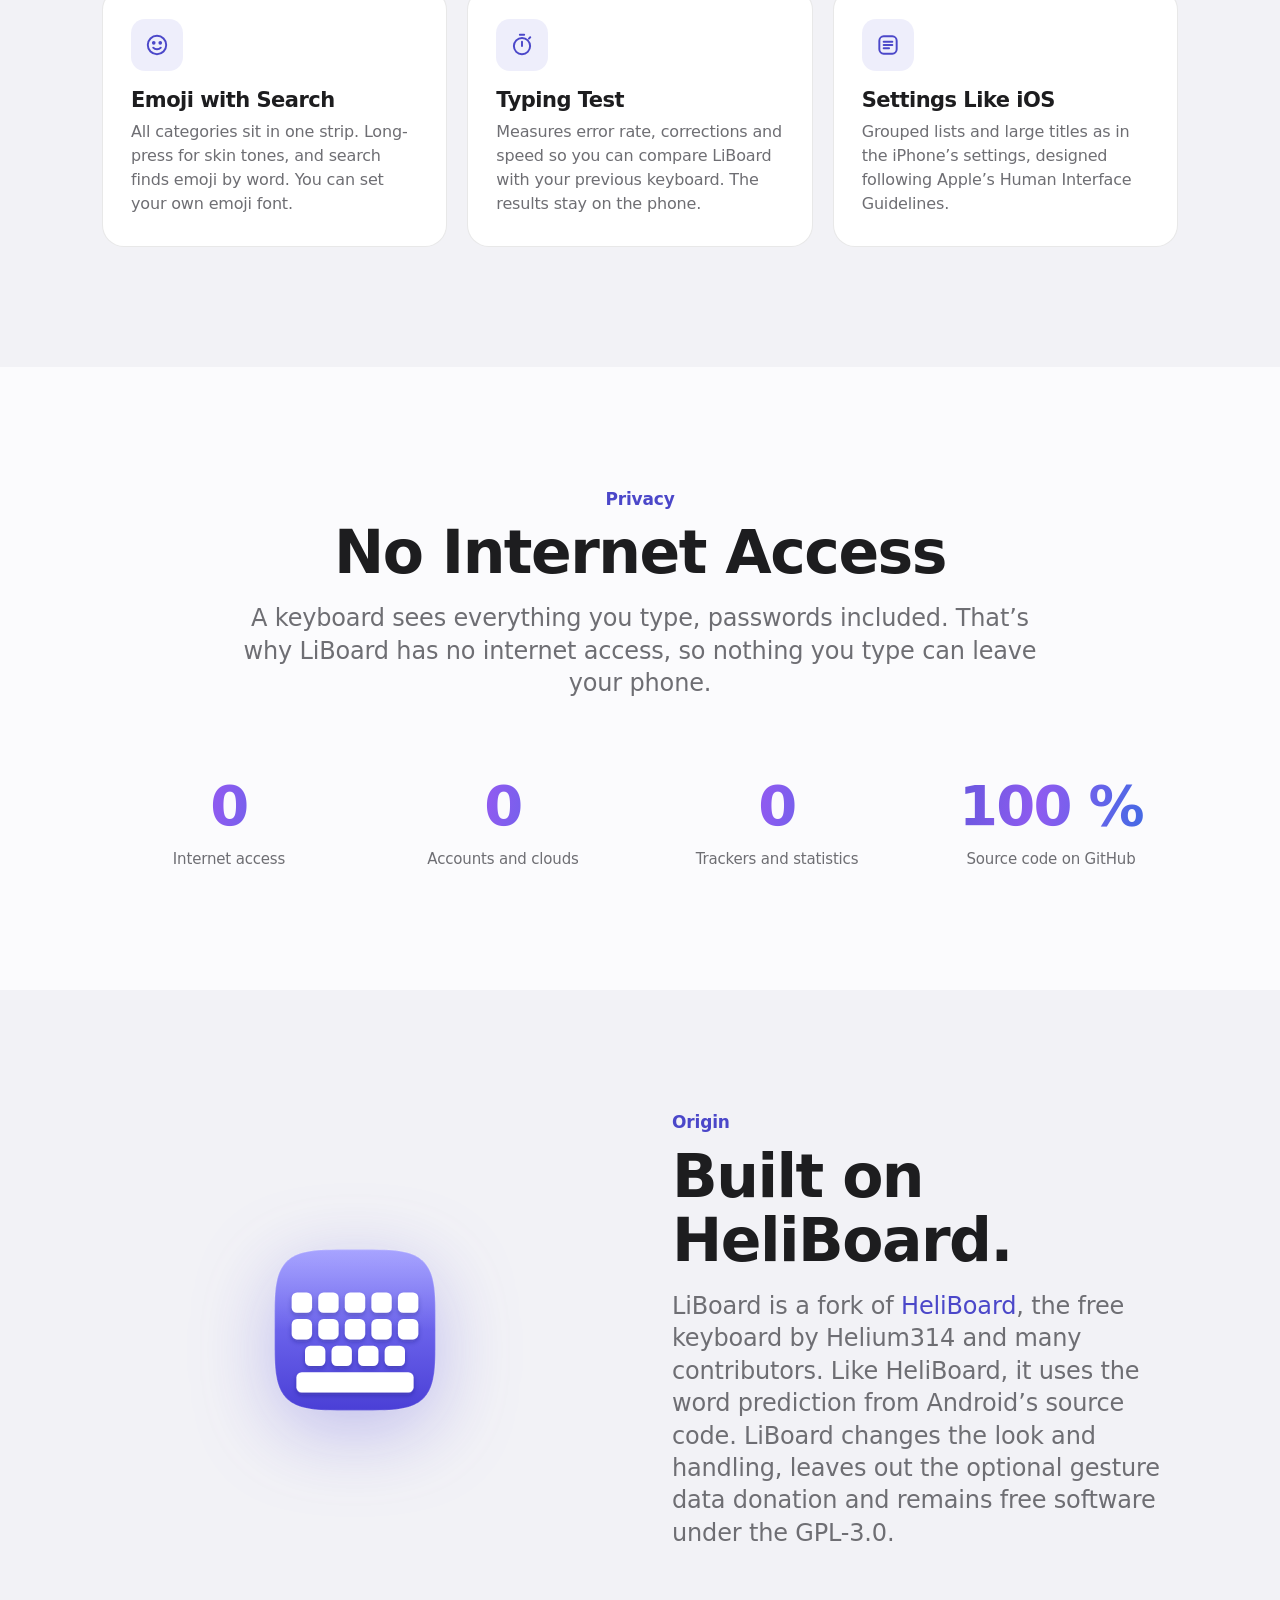
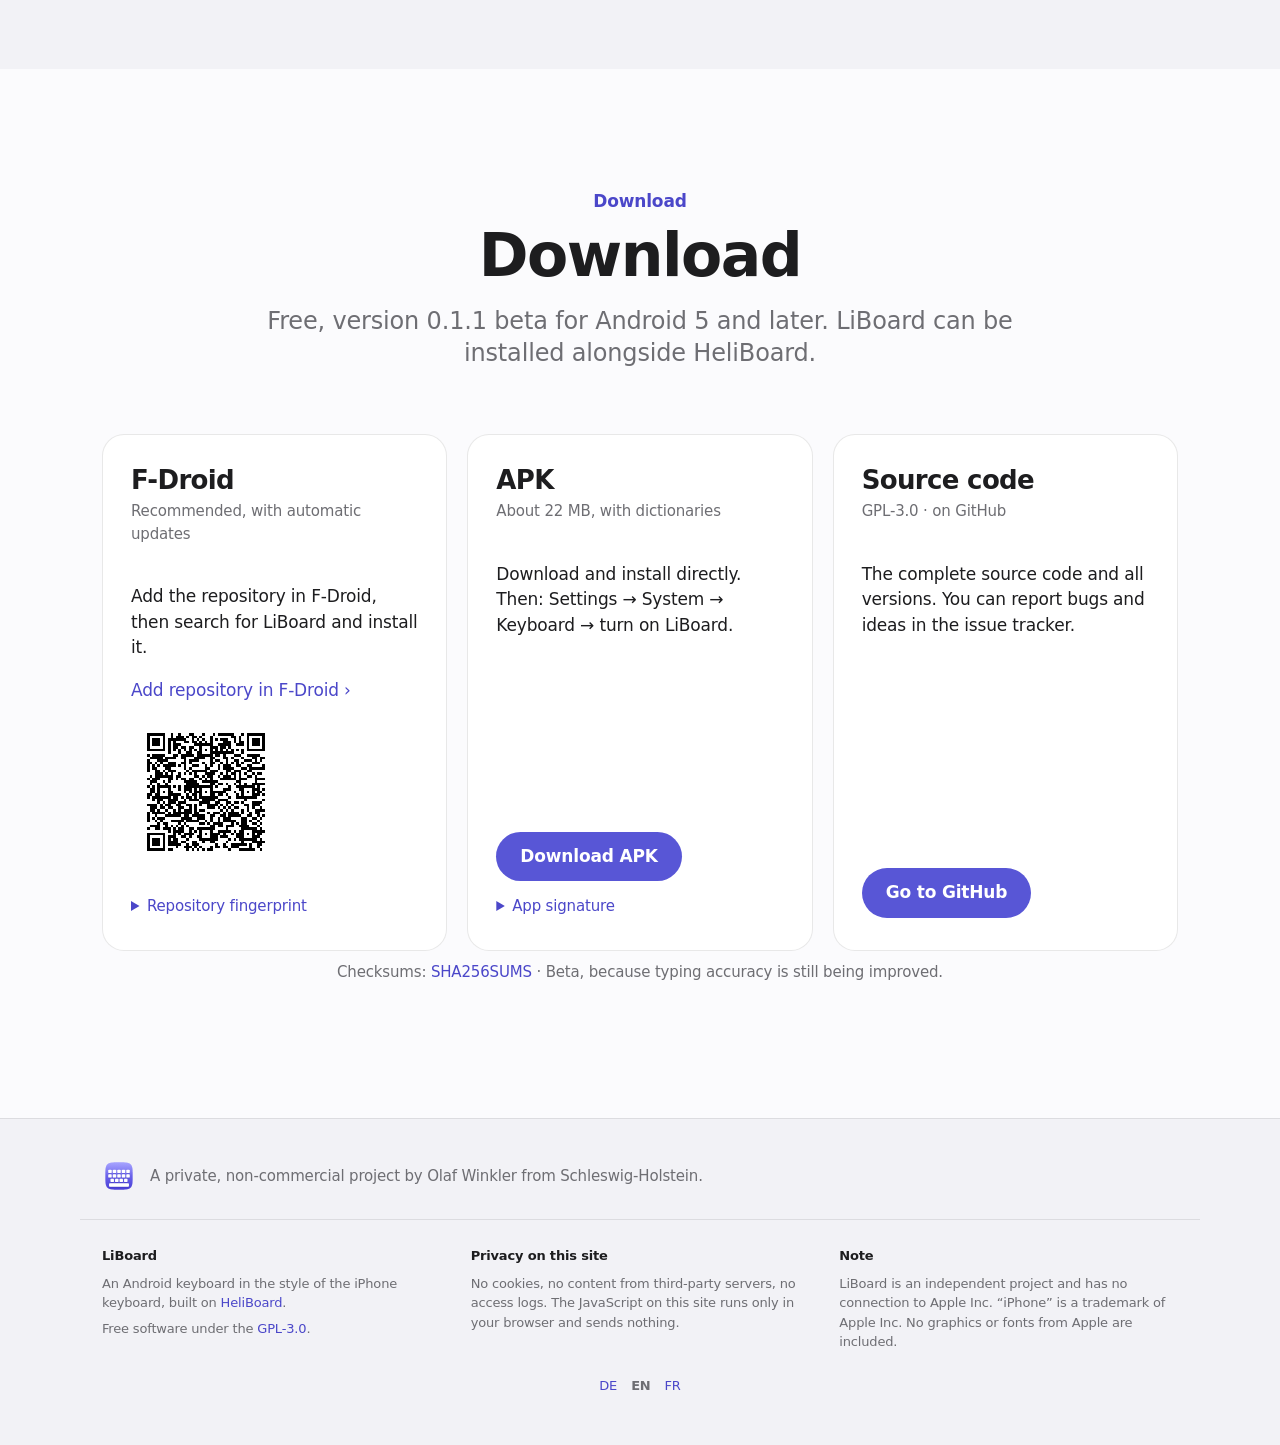
==== commit f66d8c7d: "Homepage: LiBoard 0.1.1 Beta Co-Authored-By: Claude Opus 5.5 <noreply@anthropic.com>" ====
--- a/homepage/en/index.html
+++ b/homepage/en/index.html
@@ -51,7 +51,7 @@
 <section class="hero">
   <div class="wrap">
     <img class="app-icon reveal" src="../liboard.svg" alt="LiBoard icon" width="120" height="120">
-    <span class="badge reveal">New: version 0.1 beta</span>
+    <span class="badge reveal">New: version 0.1.1 beta · more privacy</span>
     <h1 class="display reveal d1">Type like on the iPhone.<br><span class="gradient-text">On Android.</span></h1>
     <p class="lead reveal d2">LiBoard adopts the layout and behavior of the iPhone keyboard.<br>The app has no internet access and needs no account.</p>
     <div class="actions reveal d3">
@@ -163,7 +163,7 @@
     <div class="section-head reveal">
       <p class="eyebrow">Download</p>
       <h2 class="headline">Download</h2>
-      <p class="lead">Free, version 0.1 beta for Android 5 and later. LiBoard can be installed alongside HeliBoard.</p>
+      <p class="lead">Free, version 0.1.1 beta for Android 5 and later. LiBoard can be installed alongside HeliBoard.</p>
     </div>
     <div class="downloads">
       <div class="download reveal">
@@ -184,7 +184,7 @@
         <div class="grow">
           <p>Download and install directly. Then: Settings → System → Keyboard → turn on LiBoard.</p>
         </div>
-        <a class="btn" href="../download/LiBoard-0.1.0.apk">Download APK</a>
+        <a class="btn" href="../download/LiBoard-0.1.1.apk">Download APK</a>
         <details><summary>App signature</summary>
           <p>SHA-256: <code style="word-break: break-all">fdf9c1947bb6b0b5d571ccac64b3bc1ae7ab3367a38dc0927f9d42bcdb1f946a</code></p>
         </details>
